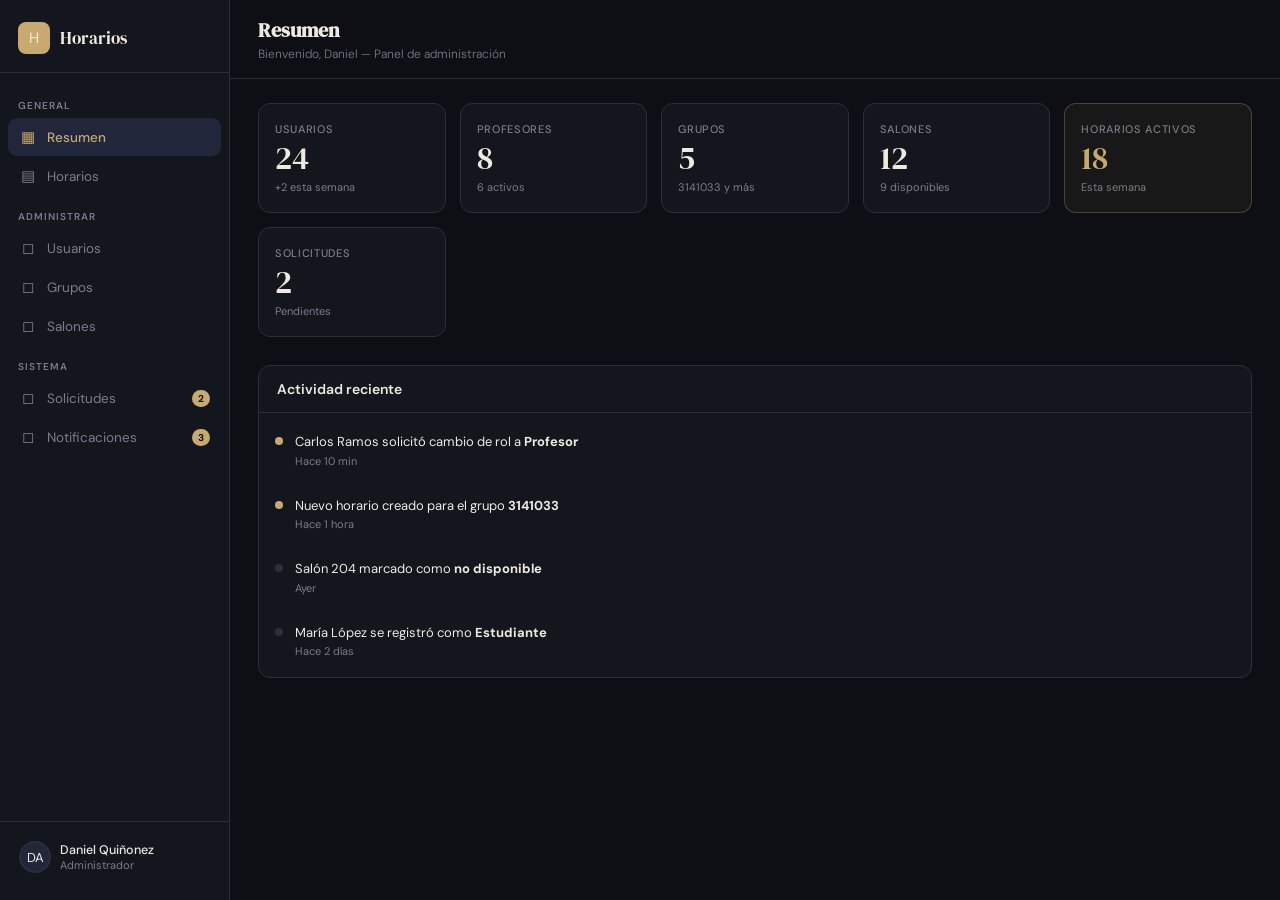
==== admin.html @ b1ae4d72 "First commit" ====
<!DOCTYPE html>
<html lang="es">

<head>
    <meta charset="UTF-8" />
    <meta name="viewport" content="width=device-width, initial-scale=1.0" />
    <title>Horarios — Admin Dashboard</title>
    <link
        href="https://fonts.googleapis.com/css2?family=DM+Serif+Display:ital@0;1&family=DM+Sans:wght@300;400;500;600&display=swap"
        rel="stylesheet" />
    <style>
        *,
        *::before,
        *::after {
            box-sizing: border-box;
            margin: 0;
            padding: 0
        }

        :root {
            --bg: #0d0f14;
            --surface: #13161d;
            --surface2: #1a1e28;
            --surface3: #21263a;
            --border: #2a2f3e;
            --accent: #c8a96e;
            --accent2: #e8c98e;
            --text: #eeeae2;
            --muted: #7a7d8a;
            --danger: #e07070;
            --success: #70c9a0;
            --sw: 230px;
            --c0: #c8a96e;
            --c1: #64a0dc;
            --c2: #78c88c;
            --c3: #c878b4;
            --c4: #dc9664;
            --c5: #a08cdc;
            --c6: #60c8c0;
            --c7: #e0b060;
        }

        html,
        body {
            height: 100%;
            overflow: hidden
        }

        body {
            display: flex;
            font-family: 'DM Sans', sans-serif;
            color: var(--text);
            background: var(--bg)
        }

        /* ── SIDEBAR ── */
        .sb {
            width: var(--sw);
            min-height: 100vh;
            background: var(--surface);
            border-right: 1px solid var(--border);
            display: flex;
            flex-direction: column;
            flex-shrink: 0
        }

        .sb-brand {
            display: flex;
            align-items: center;
            gap: 10px;
            padding: 22px 18px 18px;
            border-bottom: 1px solid var(--border)
        }

        .sb-logo {
            width: 32px;
            height: 32px;
            background: var(--accent);
            border-radius: 8px;
            display: flex;
            align-items: center;
            justify-content: center;
            font-size: 15px;
            flex-shrink: 0
        }

        .sb-name {
            font-family: 'DM Serif Display', serif;
            font-size: 17px
        }

        .sb-nav {
            flex: 1;
            padding: 12px 8px;
            display: flex;
            flex-direction: column;
            gap: 1px;
            overflow-y: auto
        }

        .sb-label {
            font-size: 10px;
            font-weight: 600;
            color: var(--muted);
            letter-spacing: .1em;
            text-transform: uppercase;
            padding: 14px 10px 5px
        }

        .ni {
            display: flex;
            align-items: center;
            gap: 10px;
            padding: 9px 11px;
            border-radius: 9px;
            cursor: pointer;
            font-size: 13.5px;
            color: var(--muted);
            border: none;
            background: transparent;
            width: 100%;
            text-align: left;
            font-family: 'DM Sans', sans-serif;
            transition: background .15s, color .15s
        }

        .ni:hover {
            background: var(--surface2);
            color: var(--text)
        }

        .ni.active {
            background: var(--surface3);
            color: var(--accent);
            font-weight: 500
        }

        .ni-ic {
            width: 18px;
            text-align: center;
            flex-shrink: 0;
            font-size: 15px
        }

        .nb {
            margin-left: auto;
            background: var(--accent);
            color: #0d0f14;
            font-size: 10px;
            font-weight: 700;
            padding: 2px 6px;
            border-radius: 20px
        }

        .sb-foot {
            padding: 10px 8px 18px;
            border-top: 1px solid var(--border)
        }

        .user-row {
            display: flex;
            align-items: center;
            gap: 9px;
            padding: 9px 11px;
            border-radius: 9px;
            cursor: pointer;
            transition: background .15s
        }

        .user-row:hover {
            background: var(--surface2)
        }

        .av {
            width: 32px;
            height: 32px;
            border-radius: 50%;
            background: var(--surface3);
            border: 2px solid var(--border);
            display: flex;
            align-items: center;
            justify-content: center;
            font-size: 13px;
            flex-shrink: 0
        }

        .u-info {
            flex: 1;
            min-width: 0
        }

        .u-name {
            font-size: 12.5px;
            font-weight: 500;
            white-space: nowrap;
            overflow: hidden;
            text-overflow: ellipsis
        }

        .u-role {
            font-size: 11px;
            color: var(--muted)
        }

        /* ── MAIN ── */
        .main {
            flex: 1;
            display: flex;
            flex-direction: column;
            overflow: hidden;
            min-width: 0
        }

        .topbar {
            display: flex;
            align-items: center;
            justify-content: space-between;
            padding: 16px 28px;
            border-bottom: 1px solid var(--border);
            background: var(--bg);
            flex-shrink: 0
        }

        .tb-left h1 {
            font-family: 'DM Serif Display', serif;
            font-size: 20px
        }

        .tb-left p {
            font-size: 12px;
            color: var(--muted);
            margin-top: 2px;
            font-weight: 300
        }

        .tb-right {
            display: flex;
            gap: 8px;
            align-items: center
        }

        .btn {
            padding: 8px 14px;
            border-radius: 8px;
            font-family: 'DM Sans', sans-serif;
            font-size: 13px;
            cursor: pointer;
            transition: all .18s;
            display: flex;
            align-items: center;
            gap: 6px;
            font-weight: 500
        }

        .btn-o {
            border: 1px solid var(--border);
            background: transparent;
            color: var(--muted)
        }

        .btn-o:hover {
            border-color: var(--accent);
            color: var(--accent)
        }

        .btn-p {
            border: none;
            background: var(--accent);
            color: #0d0f14;
            font-weight: 600
        }

        .btn-p:hover {
            background: var(--accent2)
        }

        .btn-d {
            border: none;
            background: rgba(224, 112, 112, .15);
            color: var(--danger);
            border: 1px solid rgba(224, 112, 112, .25)
        }

        .btn-d:hover {
            background: rgba(224, 112, 112, .25)
        }

        .btn-s {
            border: none;
            background: rgba(112, 201, 160, .15);
            color: var(--success);
            border: 1px solid rgba(112, 201, 160, .25)
        }

        .btn-s:hover {
            background: rgba(112, 201, 160, .25)
        }

        .btn-sm {
            padding: 5px 10px;
            font-size: 12px
        }

        .content {
            flex: 1;
            overflow-y: auto;
            padding: 24px 28px
        }

        .panel {
            display: none
        }

        .panel.active {
            display: block;
            animation: fadeIn .25s ease
        }

        @keyframes fadeIn {
            from {
                opacity: 0;
                transform: translateY(8px)
            }

            to {
                opacity: 1;
                transform: translateY(0)
            }
        }

        /* ── STAT CARDS ── */
        .stats-grid {
            display: grid;
            grid-template-columns: repeat(auto-fill, minmax(160px, 1fr));
            gap: 14px;
            margin-bottom: 28px
        }

        .stat-card {
            background: var(--surface);
            border: 1px solid var(--border);
            border-radius: 12px;
            padding: 18px 16px;
            display: flex;
            flex-direction: column;
            gap: 6px
        }

        .stat-card .label {
            font-size: 11px;
            color: var(--muted);
            font-weight: 500;
            text-transform: uppercase;
            letter-spacing: .06em
        }

        .stat-card .value {
            font-family: 'DM Serif Display', serif;
            font-size: 32px;
            line-height: 1
        }

        .stat-card .sub {
            font-size: 11px;
            color: var(--muted)
        }

        .stat-card.accent {
            border-color: rgba(200, 169, 110, .3);
            background: rgba(200, 169, 110, .06)
        }

        .stat-card.accent .value {
            color: var(--accent)
        }

        /* ── TABLES ── */
        .table-wrap {
            background: var(--surface);
            border: 1px solid var(--border);
            border-radius: 12px;
            overflow: hidden
        }

        .table-head {
            display: flex;
            align-items: center;
            justify-content: space-between;
            padding: 14px 18px;
            border-bottom: 1px solid var(--border)
        }

        .table-head h3 {
            font-size: 14px;
            font-weight: 600
        }

        table {
            width: 100%;
            border-collapse: collapse
        }

        thead th {
            padding: 11px 14px;
            font-size: 11px;
            font-weight: 600;
            color: var(--muted);
            text-transform: uppercase;
            letter-spacing: .06em;
            text-align: left;
            border-bottom: 1px solid var(--border);
            background: var(--surface)
        }

        tbody td {
            padding: 11px 14px;
            font-size: 13px;
            border-bottom: 1px solid var(--border)
        }

        tbody tr:last-child td {
            border-bottom: none
        }

        tbody tr:hover {
            background: var(--surface2)
        }

        .actions-cell {
            display: flex;
            gap: 6px;
            align-items: center
        }

        .badge {
            display: inline-flex;
            align-items: center;
            padding: 3px 9px;
            border-radius: 20px;
            font-size: 11px;
            font-weight: 600
        }

        .badge-admin {
            background: rgba(200, 169, 110, .15);
            color: var(--accent)
        }

        .badge-prof {
            background: rgba(100, 160, 220, .15);
            color: #64a0dc
        }

        .badge-est {
            background: rgba(120, 200, 140, .15);
            color: #78c88c
        }

        .badge-pend {
            background: rgba(220, 150, 80, .15);
            color: #dc9650
        }

        .badge-act {
            background: rgba(112, 201, 160, .15);
            color: var(--success)
        }

        .badge-inac {
            background: rgba(224, 112, 112, .15);
            color: var(--danger)
        }

        .badge-indu {
            background: rgba(160, 140, 220, .15);
            color: #a08cdc
        }

        /* ── SCHEDULE GRID ── */
        .sched-toolbar {
            display: flex;
            gap: 10px;
            align-items: center;
            margin-bottom: 16px;
            flex-wrap: wrap
        }

        .sched-toolbar select,
        .sched-toolbar input {
            background: var(--surface);
            border: 1px solid var(--border);
            color: var(--text);
            padding: 8px 12px;
            border-radius: 8px;
            font-family: 'DM Sans', sans-serif;
            font-size: 13px;
            outline: none
        }

        .sched-toolbar select:focus,
        .sched-toolbar input:focus {
            border-color: var(--accent)
        }

        .sched-wrap {
            overflow-x: auto;
            border: 1px solid var(--border);
            border-radius: 12px;
            background: var(--surface)
        }

        .sched-table {
            width: 100%;
            border-collapse: collapse;
            min-width: 720px
        }

        .sched-table th {
            padding: 12px 8px;
            font-size: 11px;
            font-weight: 600;
            color: var(--muted);
            text-transform: uppercase;
            letter-spacing: .05em;
            text-align: center;
            border-bottom: 1px solid var(--border)
        }

        .sched-table th:first-child {
            text-align: left;
            padding-left: 16px;
            width: 72px
        }

        .time-lbl {
            padding: 0 8px 0 16px;
            font-size: 12px;
            color: var(--muted);
            font-weight: 500;
            border-right: 1px solid var(--border);
            white-space: nowrap;
            vertical-align: middle
        }

        .sc {
            padding: 4px 5px;
            vertical-align: top;
            height: 64px;
            border-right: 1px solid var(--border);
            border-bottom: 1px solid var(--border);
            position: relative;
            cursor: pointer;
            transition: background .15s
        }

        .sc:last-child {
            border-right: none
        }

        .sc:hover .add-hint {
            opacity: 1
        }

        .add-hint {
            position: absolute;
            inset: 0;
            display: flex;
            align-items: center;
            justify-content: center;
            font-size: 18px;
            color: var(--border);
            opacity: 0;
            transition: opacity .15s;
            pointer-events: none
        }

        .blk {
            border-radius: 7px;
            padding: 6px 8px;
            height: 100%;
            display: flex;
            flex-direction: column;
            justify-content: center;
            gap: 2px;
            cursor: pointer;
            transition: filter .15s;
            position: relative;
            z-index: 1
        }

        .blk:hover {
            filter: brightness(1.2)
        }

        .blk-name {
            font-size: 11.5px;
            font-weight: 600;
            line-height: 1.3;
            white-space: nowrap;
            overflow: hidden;
            text-overflow: ellipsis
        }

        .blk-info {
            font-size: 10px;
            opacity: .75
        }

        .blk-del {
            position: absolute;
            top: 3px;
            right: 4px;
            background: rgba(0, 0, 0, .4);
            border: none;
            border-radius: 4px;
            color: #fff;
            font-size: 10px;
            cursor: pointer;
            padding: 1px 4px;
            opacity: 0;
            transition: opacity .15s
        }

        .blk:hover .blk-del {
            opacity: 1
        }

        /* ── MODAL ── */
        .overlay {
            display: none;
            position: fixed;
            inset: 0;
            background: rgba(0, 0, 0, .6);
            z-index: 100;
            align-items: center;
            justify-content: center;
            backdrop-filter: blur(3px)
        }

        .overlay.open {
            display: flex
        }

        .modal {
            background: var(--surface);
            border: 1px solid var(--border);
            border-radius: 16px;
            width: 100%;
            max-width: 480px;
            max-height: 90vh;
            overflow-y: auto;
            padding: 28px;
            animation: fadeIn .2s ease
        }

        .modal h2 {
            font-family: 'DM Serif Display', serif;
            font-size: 22px;
            margin-bottom: 4px
        }

        .modal .sub {
            font-size: 13px;
            color: var(--muted);
            margin-bottom: 22px
        }

        .field {
            display: flex;
            flex-direction: column;
            gap: 7px;
            margin-bottom: 16px
        }

        .field label {
            font-size: 11px;
            font-weight: 600;
            color: var(--muted);
            text-transform: uppercase;
            letter-spacing: .07em
        }

        .field input,
        .field select,
        .field textarea {
            background: var(--surface2);
            border: 1px solid var(--border);
            border-radius: 9px;
            padding: 11px 14px;
            font-family: 'DM Sans', sans-serif;
            font-size: 14px;
            color: var(--text);
            outline: none;
            transition: border-color .18s;
            -webkit-appearance: none;
            appearance: none
        }

        .field select {
            background-image: url("data:image/svg+xml,%3Csvg xmlns='http://www.w3.org/2000/svg' width='12' height='8'%3E%3Cpath d='M1 1l5 5 5-5' stroke='%237a7d8a' stroke-width='1.5' fill='none' stroke-linecap='round'/%3E%3C/svg%3E");
            background-repeat: no-repeat;
            background-position: right 12px center;
            padding-right: 36px
        }

        .field input:focus,
        .field select:focus,
        .field textarea:focus {
            border-color: var(--accent)
        }

        .field-row {
            display: grid;
            grid-template-columns: 1fr 1fr;
            gap: 12px
        }

        .modal-foot {
            display: flex;
            justify-content: flex-end;
            gap: 10px;
            margin-top: 22px;
            padding-top: 18px;
            border-top: 1px solid var(--border)
        }

        .color-pick {
            display: flex;
            gap: 8px;
            flex-wrap: wrap
        }

        .cp {
            width: 26px;
            height: 26px;
            border-radius: 6px;
            cursor: pointer;
            border: 2px solid transparent;
            transition: transform .15s, border-color .15s
        }

        .cp:hover {
            transform: scale(1.15)
        }

        .cp.sel {
            border-color: #fff
        }

        /* ── TEMPLATE CARDS ── */
        .tmpl-grid {
            display: grid;
            grid-template-columns: 1fr 1fr;
            gap: 14px;
            margin-bottom: 22px
        }

        .tmpl-card {
            border: 2px solid var(--border);
            border-radius: 12px;
            padding: 16px;
            cursor: pointer;
            transition: border-color .18s, background .18s
        }

        .tmpl-card:hover {
            border-color: var(--accent);
            background: rgba(200, 169, 110, .05)
        }

        .tmpl-card.sel {
            border-color: var(--accent);
            background: rgba(200, 169, 110, .08)
        }

        .tmpl-card h4 {
            font-size: 14px;
            font-weight: 600;
            margin-bottom: 4px
        }

        .tmpl-card p {
            font-size: 12px;
            color: var(--muted);
            line-height: 1.5
        }

        /* ── SCROLLBAR ── */
        ::-webkit-scrollbar {
            width: 5px;
            height: 5px
        }

        ::-webkit-scrollbar-track {
            background: transparent
        }

        ::-webkit-scrollbar-thumb {
            background: var(--border);
            border-radius: 4px
        }

        /* ── SECTION TITLE ── */
        .sec-title {
            font-family: 'DM Serif Display', serif;
            font-size: 18px;
            margin-bottom: 16px
        }

        .sec-row {
            display: flex;
            align-items: center;
            justify-content: space-between;
            margin-bottom: 16px
        }

        .sec-row h2 {
            font-family: 'DM Serif Display', serif;
            font-size: 18px
        }

        /* ── SEARCH ── */
        .search-box {
            display: flex;
            align-items: center;
            gap: 8px;
            background: var(--surface);
            border: 1px solid var(--border);
            border-radius: 8px;
            padding: 7px 12px;
            font-size: 13px;
            color: var(--muted)
        }

        .search-box input {
            background: transparent;
            border: none;
            outline: none;
            color: var(--text);
            font-family: 'DM Sans', sans-serif;
            font-size: 13px;
            width: 180px
        }

        /* ── NOTIF ITEMS ── */
        .notif-list {
            display: flex;
            flex-direction: column;
            gap: 2px
        }

        .notif-item {
            display: flex;
            gap: 12px;
            padding: 13px 16px;
            border-radius: 10px;
            transition: background .15s
        }

        .notif-item:hover {
            background: var(--surface2)
        }

        .notif-dot {
            width: 8px;
            height: 8px;
            border-radius: 50%;
            background: var(--accent);
            flex-shrink: 0;
            margin-top: 5px
        }

        .notif-dot.read {
            background: var(--border)
        }

        .notif-body {
            flex: 1
        }

        .notif-msg {
            font-size: 13px;
            line-height: 1.5
        }

        .notif-time {
            font-size: 11px;
            color: var(--muted);
            margin-top: 2px
        }

        /* ── AVAILABILITY GRID ── */
        .avail-grid {
            display: grid;
            grid-template-columns: repeat(auto-fill, minmax(180px, 1fr));
            gap: 12px
        }

        .avail-card {
            background: var(--surface);
            border: 1px solid var(--border);
            border-radius: 10px;
            padding: 14px
        }

        .avail-card h4 {
            font-size: 13px;
            font-weight: 600;
            margin-bottom: 4px
        }

        .avail-card .cap {
            font-size: 12px;
            color: var(--muted);
            margin-bottom: 10px
        }

        .avail-bar-wrap {
            background: var(--surface2);
            border-radius: 4px;
            height: 6px;
            overflow: hidden
        }

        .avail-bar {
            height: 100%;
            border-radius: 4px;
            background: var(--accent)
        }

        .avail-bar.busy {
            background: var(--danger)
        }
    </style>
</head>

<body>

    <!-- ═══════════════ SIDEBAR ═══════════════ -->
    <aside class="sb">
        <div class="sb-brand">
            <div class="sb-logo">H</div>
            <span class="sb-name">Horarios</span>
        </div>
        <nav class="sb-nav">
            <span class="sb-label">General</span>
            <button class="ni active" onclick="go('home',this)"><span class="ni-ic">▦</span> Resumen</button>
            <button class="ni" onclick="go('horario',this)"><span class="ni-ic">▤</span> Horarios</button>

            <span class="sb-label">Administrar</span>
            <button class="ni" onclick="go('usuarios',this)"><span class="ni-ic">◻</span> Usuarios</button>
            <button class="ni" onclick="go('grupos',this)"><span class="ni-ic">◻</span> Grupos</button>
            <button class="ni" onclick="go('salones',this)"><span class="ni-ic">◻</span> Salones</button>

            <span class="sb-label">Sistema</span>
            <button class="ni" onclick="go('solicitudes',this)"><span class="ni-ic">◻</span> Solicitudes<span class="nb"
                    id="sol-badge">2</span></button>
            <button class="ni" onclick="go('notificaciones',this)"><span class="ni-ic">◻</span> Notificaciones<span
                    class="nb" id="notif-badge">3</span></button>
        </nav>
        <div class="sb-foot">
            <div class="user-row">
                <div class="av">DA</div>
                <div class="u-info">
                    <div class="u-name">Daniel Quiñonez</div>
                    <div class="u-role">Administrador</div>
                </div>
            </div>
        </div>
    </aside>

    <!-- ═══════════════ MAIN ═══════════════ -->
    <div class="main">
        <div class="topbar">
            <div class="tb-left">
                <h1 id="tb-title">Resumen</h1>
                <p id="tb-sub">Bienvenido, Daniel — Panel de administración</p>
            </div>
            <div class="tb-right" id="tb-actions"></div>
        </div>

        <div class="content">

            <!-- ══ HOME ══ -->
            <div class="panel active" id="panel-home">
                <div class="stats-grid">
                    <div class="stat-card"><span class="label">Usuarios</span><span class="value">24</span><span
                            class="sub">+2 esta semana</span></div>
                    <div class="stat-card"><span class="label">Profesores</span><span class="value">8</span><span
                            class="sub">6 activos</span></div>
                    <div class="stat-card"><span class="label">Grupos</span><span class="value">5</span><span
                            class="sub">3141033 y más</span></div>
                    <div class="stat-card"><span class="label">Salones</span><span class="value">12</span><span
                            class="sub">9 disponibles</span></div>
                    <div class="stat-card accent"><span class="label">Horarios activos</span><span
                            class="value">18</span><span class="sub">Esta semana</span></div>
                    <div class="stat-card"><span class="label">Solicitudes</span><span class="value">2</span><span
                            class="sub">Pendientes</span></div>
                </div>

                <div class="table-wrap">
                    <div class="table-head">
                        <h3>Actividad reciente</h3>
                    </div>
                    <div class="notif-list" style="padding:6px 0">
                        <div class="notif-item"><span class="notif-dot"></span>
                            <div class="notif-body">
                                <div class="notif-msg">Carlos Ramos solicitó cambio de rol a <strong>Profesor</strong>
                                </div>
                                <div class="notif-time">Hace 10 min</div>
                            </div>
                        </div>
                        <div class="notif-item"><span class="notif-dot"></span>
                            <div class="notif-body">
                                <div class="notif-msg">Nuevo horario creado para el grupo <strong>3141033</strong></div>
                                <div class="notif-time">Hace 1 hora</div>
                            </div>
                        </div>
                        <div class="notif-item"><span class="notif-dot read"></span>
                            <div class="notif-body">
                                <div class="notif-msg">Salón 204 marcado como <strong>no disponible</strong></div>
                                <div class="notif-time">Ayer</div>
                            </div>
                        </div>
                        <div class="notif-item"><span class="notif-dot read"></span>
                            <div class="notif-body">
                                <div class="notif-msg">María López se registró como <strong>Estudiante</strong></div>
                                <div class="notif-time">Hace 2 días</div>
                            </div>
                        </div>
                    </div>
                </div>
            </div>

            <!-- ══ HORARIO ══ -->
            <div class="panel" id="panel-horario">
                <div class="sched-toolbar">
                    <select id="sched-grupo" onchange="renderSched()">
                        <option value="3141033">Ficha 3141033</option>
                        <option value="3141034">Ficha 3141034</option>
                        <option value="col-manana">Colegio — Mañana</option>
                        <option value="col-tarde">Colegio — Tarde</option>
                    </select>
                    <select id="sched-tmpl" onchange="applyTemplate()">
                        <option value="">Plantilla…</option>
                        <option value="sena">SENA (2 bloques × 3h)</option>
                        <option value="col-m">Colegio Mañana (6am–12pm)</option>
                        <option value="col-t">Colegio Tarde (1pm–5pm)</option>
                    </select>
                    <button class="btn btn-o" onclick="clearSched()">Limpiar</button>
                    <button class="btn btn-p" onclick="openModal('modal-bloque')">+ Agregar bloque</button>
                </div>
                <div class="sched-wrap">
                    <table class="sched-table">
                        <thead id="sched-head"></thead>
                        <tbody id="sched-body"></tbody>
                    </table>
                </div>
                <p style="font-size:12px;color:var(--muted);margin-top:10px">Haz clic en cualquier celda vacía para
                    agregar un bloque, o usa el botón. Los bloques se guardan por grupo.</p>
            </div>

            <!-- ══ USUARIOS ══ -->
            <div class="panel" id="panel-usuarios">
                <div class="sec-row">
                    <h2>Usuarios</h2>
                    <div style="display:flex;gap:8px">
                        <div class="search-box"><span>&#x2315;</span><input id="usr-search"
                                placeholder="Buscar usuario…" oninput="filterTable('usr-tbody','usr-search')" /></div>
                        <button class="btn btn-p" onclick="openModal('modal-usuario')">+ Nuevo usuario</button>
                    </div>
                </div>
                <div class="table-wrap">
                    <table>
                        <thead>
                            <tr>
                                <th>Nombre</th>
                                <th>Nickname</th>
                                <th>Correo</th>
                                <th>Rol</th>
                                <th>Estado</th>
                                <th>Acciones</th>
                            </tr>
                        </thead>
                        <tbody id="usr-tbody">
                            <tr>
                                <td>Daniel Quiñonez</td>
                                <td>daniel_q</td>
                                <td>daniel@sena.co</td>
                                <td><span class="badge badge-admin">Admin</span></td>
                                <td><span class="badge badge-act">Activo</span></td>
                                <td>
                                    <div class="actions-cell"><button class="btn btn-o btn-sm"
                                            onclick="openEdit('usuario','Daniel Quiñonez')">Editar</button><button
                                            class="btn btn-d btn-sm">Desactivar</button></div>
                                </td>
                            </tr>
                            <tr>
                                <td>Laura Martínez</td>
                                <td>laura_m</td>
                                <td>laura@sena.co</td>
                                <td><span class="badge badge-prof">Profesor</span></td>
                                <td><span class="badge badge-act">Activo</span></td>
                                <td>
                                    <div class="actions-cell"><button class="btn btn-o btn-sm"
                                            onclick="openEdit('usuario','Laura Martínez')">Editar</button><button
                                            class="btn btn-d btn-sm">Desactivar</button></div>
                                </td>
                            </tr>
                            <tr>
                                <td>Carlos Ramos</td>
                                <td>carlos_r</td>
                                <td>carlos@correo.co</td>
                                <td><span class="badge badge-est">Estudiante</span></td>
                                <td><span class="badge badge-act">Activo</span></td>
                                <td>
                                    <div class="actions-cell"><button class="btn btn-o btn-sm"
                                            onclick="openEdit('usuario','Carlos Ramos')">Editar</button><button
                                            class="btn btn-d btn-sm">Desactivar</button></div>
                                </td>
                            </tr>
                            <tr>
                                <td>Sofía Torres</td>
                                <td>sofia_t</td>
                                <td>sofia@correo.co</td>
                                <td><span class="badge badge-est">Estudiante</span></td>
                                <td><span class="badge badge-inac">Inactivo</span></td>
                                <td>
                                    <div class="actions-cell"><button class="btn btn-o btn-sm"
                                            onclick="openEdit('usuario','Sofía Torres')">Editar</button><button
                                            class="btn btn-s btn-sm">Activar</button></div>
                                </td>
                            </tr>
                        </tbody>
                    </table>
                </div>
            </div>

            <!-- ══ GRUPOS ══ -->
            <div class="panel" id="panel-grupos">
                <div class="sec-row">
                    <h2>Grupos</h2>
                    <button class="btn btn-p" onclick="openModal('modal-grupo')">+ Nuevo grupo</button>
                </div>
                <div class="table-wrap">
                    <table>
                        <thead>
                            <tr>
                                <th>Nombre</th>
                                <th>Descripción</th>
                                <th>Miembros</th>
                                <th>Profesor asignado</th>
                                <th>Acciones</th>
                            </tr>
                        </thead>
                        <tbody id="grp-tbody">
                            <tr>
                                <td><strong>3141033</strong></td>
                                <td>Programación cloud — SENA</td>
                                <td>18</td>
                                <td>Laura Martínez</td>
                                <td>
                                    <div class="actions-cell"><button class="btn btn-o btn-sm"
                                            onclick="openEdit('grupo','3141033')">Editar</button><button
                                            class="btn btn-o btn-sm">Miembros</button><button
                                            class="btn btn-d btn-sm">Eliminar</button></div>
                                </td>
                            </tr>
                            <tr>
                                <td><strong>3141034</strong></td>
                                <td>Diseño gráfico — SENA</td>
                                <td>22</td>
                                <td>Sin asignar</td>
                                <td>
                                    <div class="actions-cell"><button class="btn btn-o btn-sm"
                                            onclick="openEdit('grupo','3141034')">Editar</button><button
                                            class="btn btn-o btn-sm">Miembros</button><button
                                            class="btn btn-d btn-sm">Eliminar</button></div>
                                </td>
                            </tr>
                            <tr>
                                <td><strong>Col-Mañana</strong></td>
                                <td>Colegio jornada mañana</td>
                                <td>35</td>
                                <td>Pedro Suárez</td>
                                <td>
                                    <div class="actions-cell"><button class="btn btn-o btn-sm"
                                            onclick="openEdit('grupo','Col-Mañana')">Editar</button><button
                                            class="btn btn-o btn-sm">Miembros</button><button
                                            class="btn btn-d btn-sm">Eliminar</button></div>
                                </td>
                            </tr>
                        </tbody>
                    </table>
                </div>
            </div>

            <!-- ══ SALONES ══ -->
            <div class="panel" id="panel-salones">
                <div class="sec-row">
                    <h2>Salones</h2>
                    <button class="btn btn-p" onclick="openModal('modal-salon')">+ Nuevo salón</button>
                </div>
                <h3 style="font-size:13px;color:var(--muted);margin-bottom:14px;font-weight:400">Disponibilidad actual
                </h3>
                <div class="avail-grid" id="avail-grid"></div>
                <div style="margin-top:22px">
                    <div class="table-wrap">
                        <table>
                            <thead>
                                <tr>
                                    <th>Nombre</th>
                                    <th>Capacidad</th>
                                    <th>Estado</th>
                                    <th>Acciones</th>
                                </tr>
                            </thead>
                            <tbody id="sal-tbody">
                                <tr>
                                    <td>Sala 204</td>
                                    <td>30</td>
                                    <td><span class="badge badge-act">Disponible</span></td>
                                    <td>
                                        <div class="actions-cell"><button class="btn btn-o btn-sm"
                                                onclick="openEdit('salon','Sala 204')">Editar</button><button
                                                class="btn btn-d btn-sm">Eliminar</button></div>
                                    </td>
                                </tr>
                                <tr>
                                    <td>Lab 101</td>
                                    <td>25</td>
                                    <td><span class="badge badge-inac">Ocupado</span></td>
                                    <td>
                                        <div class="actions-cell"><button class="btn btn-o btn-sm"
                                                onclick="openEdit('salon','Lab 101')">Editar</button><button
                                                class="btn btn-d btn-sm">Eliminar</button></div>
                                    </td>
                                </tr>
                                <tr>
                                    <td>Lab 103</td>
                                    <td>25</td>
                                    <td><span class="badge badge-act">Disponible</span></td>
                                    <td>
                                        <div class="actions-cell"><button class="btn btn-o btn-sm"
                                                onclick="openEdit('salon','Lab 103')">Editar</button><button
                                                class="btn btn-d btn-sm">Eliminar</button></div>
                                    </td>
                                </tr>
                                <tr>
                                    <td>Sala 301</td>
                                    <td>40</td>
                                    <td><span class="badge badge-indu">En inducción</span></td>
                                    <td>
                                        <div class="actions-cell"><button class="btn btn-o btn-sm"
                                                onclick="openEdit('salon','Sala 301')">Editar</button><button
                                                class="btn btn-d btn-sm">Eliminar</button></div>
                                    </td>
                                </tr>
                                <tr>
                                    <td>Lab 202</td>
                                    <td>20</td>
                                    <td><span class="badge badge-act">Disponible</span></td>
                                    <td>
                                        <div class="actions-cell"><button class="btn btn-o btn-sm"
                                                onclick="openEdit('salon','Lab 202')">Editar</button><button
                                                class="btn btn-d btn-sm">Eliminar</button></div>
                                    </td>
                                </tr>
                            </tbody>
                        </table>
                    </div>
                </div>
            </div>

            <!-- ══ SOLICITUDES ══ -->
            <div class="panel" id="panel-solicitudes">
                <h2 class="sec-title">Solicitudes de Rol</h2>
                <div class="table-wrap">
                    <table>
                        <thead>
                            <tr>
                                <th>Usuario</th>
                                <th>Rol actual</th>
                                <th>Rol solicitado</th>
                                <th>Fecha</th>
                                <th>Estado</th>
                                <th>Acciones</th>
                            </tr>
                        </thead>
                        <tbody>
                            <tr>
                                <td>Carlos Ramos</td>
                                <td><span class="badge badge-est">Estudiante</span></td>
                                <td><span class="badge badge-prof">Profesor</span></td>
                                <td>2026-03-04</td>
                                <td><span class="badge badge-pend">Pendiente</span></td>
                                <td>
                                    <div class="actions-cell"><button class="btn btn-s btn-sm"
                                            onclick="approveSol(this)">Aprobar</button><button class="btn btn-d btn-sm"
                                            onclick="rejectSol(this)">Rechazar</button></div>
                                </td>
                            </tr>
                            <tr>
                                <td>Ana Jiménez</td>
                                <td><span class="badge badge-est">Estudiante</span></td>
                                <td><span class="badge badge-admin">Admin</span></td>
                                <td>2026-03-03</td>
                                <td><span class="badge badge-pend">Pendiente</span></td>
                                <td>
                                    <div class="actions-cell"><button class="btn btn-s btn-sm"
                                            onclick="approveSol(this)">Aprobar</button><button class="btn btn-d btn-sm"
                                            onclick="rejectSol(this)">Rechazar</button></div>
                                </td>
                            </tr>
                        </tbody>
                    </table>
                </div>
            </div>

            <!-- ══ NOTIFICACIONES ══ -->
            <div class="panel" id="panel-notificaciones">
                <div class="sec-row">
                    <h2>Notificaciones</h2>
                    <button class="btn btn-o" onclick="markAllRead()">Marcar todas leídas</button>
                </div>
                <div class="table-wrap">
                    <div class="notif-list" id="notif-list" style="padding:6px 0">
                        <div class="notif-item"><span class="notif-dot"></span>
                            <div class="notif-body">
                                <div class="notif-msg">Carlos Ramos solicitó cambio de rol a <strong>Profesor</strong>
                                </div>
                                <div class="notif-time">Hace 10 min</div>
                            </div>
                        </div>
                        <div class="notif-item"><span class="notif-dot"></span>
                            <div class="notif-body">
                                <div class="notif-msg">Nuevo horario creado para <strong>3141033</strong></div>
                                <div class="notif-time">Hace 1 hora</div>
                            </div>
                        </div>
                        <div class="notif-item"><span class="notif-dot"></span>
                            <div class="notif-body">
                                <div class="notif-msg">Conflicto detectado: Laura M. asignada en 2 salones a las 08:00
                                </div>
                                <div class="notif-time">Hace 2 horas</div>
                            </div>
                        </div>
                        <div class="notif-item"><span class="notif-dot read"></span>
                            <div class="notif-body">
                                <div class="notif-msg">Salón 204 marcado como no disponible</div>
                                <div class="notif-time">Ayer</div>
                            </div>
                        </div>
                    </div>
                </div>
            </div>

        </div><!-- /content -->
    </div><!-- /main -->

    <!-- ═══════════════ MODALS ═══════════════ -->

    <!-- MODAL: Bloque de horario -->
    <div class="overlay" id="modal-bloque">
        <div class="modal">
            <h2 id="bloque-modal-title">Agregar bloque</h2>
            <p class="sub">Completa los datos del bloque de clase</p>
            <div class="field"><label>Materia / Nombre</label><input id="blk-nombre" placeholder="Ej: Bases de Datos" />
            </div>
            <div class="field-row">
                <div class="field"><label>Día</label>
                    <select id="blk-dia">
                        <option value="lunes">Lunes</option>
                        <option value="martes">Martes</option>
                        <option value="miercoles">Miércoles</option>
                        <option value="jueves">Jueves</option>
                        <option value="viernes">Viernes</option>
                        <option value="sabado">Sábado</option>
                    </select>
                </div>
                <div class="field"><label>Salón</label>
                    <select id="blk-salon">
                        <option>Sala 204</option>
                        <option>Lab 101</option>
                        <option>Lab 103</option>
                        <option>Sala 301</option>
                        <option>Lab 202</option>
                    </select>
                </div>
            </div>
            <div class="field-row">
                <div class="field"><label>Hora inicio</label><input type="time" id="blk-inicio" value="07:00" /></div>
                <div class="field"><label>Hora fin</label><input type="time" id="blk-fin" value="10:00" /></div>
            </div>
            <div class="field"><label>Profesor</label>
                <select id="blk-prof">
                    <option>Laura Martínez</option>
                    <option>Pedro Suárez</option>
                    <option>Ana Jiménez</option>
                    <option>Sin asignar</option>
                </select>
            </div>
            <div class="field"><label>Color del bloque</label>
                <div class="color-pick" id="color-pick">
                    <div class="cp sel" style="background:var(--c0)" data-c="c0" onclick="selectColor(this)"></div>
                    <div class="cp" style="background:var(--c1)" data-c="c1" onclick="selectColor(this)"></div>
                    <div class="cp" style="background:var(--c2)" data-c="c2" onclick="selectColor(this)"></div>
                    <div class="cp" style="background:var(--c3)" data-c="c3" onclick="selectColor(this)"></div>
                    <div class="cp" style="background:var(--c4)" data-c="c4" onclick="selectColor(this)"></div>
                    <div class="cp" style="background:var(--c5)" data-c="c5" onclick="selectColor(this)"></div>
                    <div class="cp" style="background:var(--c6)" data-c="c6" onclick="selectColor(this)"></div>
                    <div class="cp" style="background:var(--c7)" data-c="c7" onclick="selectColor(this)"></div>
                </div>
            </div>
            <div class="modal-foot">
                <button class="btn btn-o" onclick="closeModal('modal-bloque')">Cancelar</button>
                <button class="btn btn-p" onclick="addBlock()">Guardar bloque</button>
            </div>
        </div>
    </div>

    <!-- MODAL: Usuario -->
    <div class="overlay" id="modal-usuario">
        <div class="modal">
            <h2 id="usr-modal-title">Nuevo usuario</h2>
            <p class="sub">Completa los datos del usuario</p>
            <div class="field-row">
                <div class="field"><label>Nombre</label><input id="usr-nombre" placeholder="Juan" /></div>
                <div class="field"><label>Apellido</label><input id="usr-apellido" placeholder="Pérez" /></div>
            </div>
            <div class="field"><label>Nickname</label><input id="usr-nick" placeholder="juan_perez" /></div>
            <div class="field"><label>Correo</label><input type="email" id="usr-correo" placeholder="juan@correo.co" />
            </div>
            <div class="field"><label>Rol</label>
                <select id="usr-rol">
                    <option value="3">Estudiante</option>
                    <option value="2">Profesor</option>
                    <option value="1">Administrador</option>
                </select>
            </div>
            <div class="field"><label>Contraseña</label><input type="password" id="usr-pass" placeholder="••••••••" />
            </div>
            <div class="modal-foot">
                <button class="btn btn-o" onclick="closeModal('modal-usuario')">Cancelar</button>
                <button class="btn btn-p" onclick="saveUsuario()">Guardar</button>
            </div>
        </div>
    </div>

    <!-- MODAL: Grupo -->
    <div class="overlay" id="modal-grupo">
        <div class="modal">
            <h2 id="grp-modal-title">Nuevo grupo</h2>
            <p class="sub">Define el nombre y descripción del grupo</p>
            <div class="field"><label>Nombre del grupo</label><input id="grp-nombre" placeholder="Ej: 3141033" /></div>
            <div class="field"><label>Descripción</label><textarea id="grp-desc" rows="3"
                    placeholder="Descripción del grupo…"></textarea></div>
            <div class="field"><label>Profesor asignado</label>
                <select id="grp-prof">
                    <option value="">Sin asignar</option>
                    <option>Laura Martínez</option>
                    <option>Pedro Suárez</option>
                    <option>Ana Jiménez</option>
                </select>
            </div>
            <div class="modal-foot">
                <button class="btn btn-o" onclick="closeModal('modal-grupo')">Cancelar</button>
                <button class="btn btn-p" onclick="saveGrupo()">Guardar</button>
            </div>
        </div>
    </div>

    <!-- MODAL: Salón -->
    <div class="overlay" id="modal-salon">
        <div class="modal">
            <h2 id="sal-modal-title">Nuevo salón</h2>
            <p class="sub">Registra el salón y su capacidad</p>
            <div class="field"><label>Nombre del salón</label><input id="sal-nombre" placeholder="Ej: Lab 104" /></div>
            <div class="field"><label>Capacidad</label><input type="number" id="sal-cap" placeholder="30" min="1" />
            </div>
            <div class="modal-foot">
                <button class="btn btn-o" onclick="closeModal('modal-salon')">Cancelar</button>
                <button class="btn btn-p" onclick="saveSalon()">Guardar</button>
            </div>
        </div>
    </div>

    <script>
        const COLORS = {
            c0: '#c8a96e', c1: '#64a0dc', c2: '#78c88c', c3: '#c878b4',
            c4: '#dc9664', c5: '#a08cdc', c6: '#60c8c0', c7: '#e0b060'
        };

        // bloques por grupo: { grupoId: [ {dia, hora_inicio, hora_fin, nombre, salon, profesor, color} ] }
        const schedData = {
            '3141033': [
                { dia: 'lunes', hora_inicio: '07:00', hora_fin: '10:00', nombre: 'Bases de Datos', salon: 'Sala 204', profesor: 'Laura Martínez', color: 'c0' },
                { dia: 'lunes', hora_inicio: '10:00', hora_fin: '13:00', nombre: 'Redes', salon: 'Lab 101', profesor: 'Pedro Suárez', color: 'c1' },
                { dia: 'martes', hora_inicio: '07:00', hora_fin: '10:00', nombre: 'Programación Web', salon: 'Lab 103', profesor: 'Laura Martínez', color: 'c2' },
                { dia: 'miercoles', hora_inicio: '07:00', hora_fin: '10:00', nombre: 'Cloud Computing', salon: 'Lab 202', profesor: 'Laura Martínez', color: 'c4' },
                { dia: 'jueves', hora_inicio: '07:00', hora_fin: '10:00', nombre: 'Seguridad Informática', salon: 'Sala 301', profesor: 'Ana Jiménez', color: 'c5' },
                { dia: 'viernes', hora_inicio: '07:00', hora_fin: '10:00', nombre: 'Proyecto Integrador', salon: 'Sala 204', profesor: 'Laura Martínez', color: 'c6' },
            ],
            '3141034': [],
            'col-manana': [],
            'col-tarde': []
        };

        let selectedColor = 'c0';
        let editingBlock = null; // { grupoId, index }
        let clickedCell = null;  // { dia, hora }

        /* ══════════════════════════════════
           NAVEGACIÓN
        ══════════════════════════════════ */
        const panelMeta = {
            home: { title: 'Resumen', sub: 'Panel de administración' },
            horario: { title: 'Gestión de Horarios', sub: 'Crea y edita bloques por grupo' },
            usuarios: { title: 'Usuarios', sub: 'Gestiona cuentas y roles' },
            grupos: { title: 'Grupos', sub: 'Organiza grupos y asignaciones' },
            salones: { title: 'Salones', sub: 'Administra aulas y disponibilidad' },
            solicitudes: { title: 'Solicitudes de Rol', sub: 'Aprueba o rechaza cambios de rol' },
            notificaciones: { title: 'Notificaciones', sub: 'Mensajes del sistema' },
        };

        function go(name, btn) {
            document.querySelectorAll('.panel').forEach(p => p.classList.remove('active'));
            document.querySelectorAll('.ni').forEach(n => n.classList.remove('active'));
            document.getElementById('panel-' + name).classList.add('active');
            if (btn) btn.classList.add('active');
            const m = panelMeta[name] || { title: name, sub: '' };
            document.getElementById('tb-title').textContent = m.title;
            document.getElementById('tb-sub').textContent = m.sub;
            if (name === 'notificaciones') { const b = document.getElementById('notif-badge'); if (b) b.remove(); }
            if (name === 'horario') renderSched();
        }

        /* ══════════════════════════════════
           HORARIO — RENDER
        ══════════════════════════════════ */
        const DIAS = ['lunes', 'martes', 'miercoles', 'jueves', 'viernes', 'sabado'];
        const DIAS_LABEL = ['Lunes', 'Martes', 'Miércoles', 'Jueves', 'Viernes', 'Sábado'];

        function currentGrupo() { return document.getElementById('sched-grupo').value; }

        function horaRange() {
            const g = currentGrupo();
            if (g === 'col-manana') return [6, 12];
            if (g === 'col-tarde') return [13, 17];
            return [6, 20]; // SENA / default
        }

        function buildHoras() {
            const [s, e] = horaRange();
            const arr = [];
            for (let h = s; h < e; h++) arr.push(String(h).padStart(2, '0') + ':00');
            return arr;
        }

        function getBlocks(dia, hora) {
            const g = currentGrupo();
            return (schedData[g] || []).filter(b => b.dia === dia && b.hora_inicio === hora);
        }

        function renderSched() {
            const horas = buildHoras();
            const head = document.getElementById('sched-head');
            const body = document.getElementById('sched-body');

            // head
            head.innerHTML = '<tr><th>Hora</th>'
                + DIAS_LABEL.map(d => `<th>${d}</th>`).join('') + '</tr>';

            // occupied map for rowspan
            const occ = {};
            body.innerHTML = '';

            horas.forEach(hora => {
                const tr = document.createElement('tr');
                // time cell
                const td0 = document.createElement('td');
                td0.className = 'time-lbl'; td0.textContent = hora;
                tr.appendChild(td0);

                DIAS.forEach(dia => {
                    const key = `${dia}-${hora}`;
                    if (occ[key]) { return; }

                    const blocks = getBlocks(dia, hora);
                    const td = document.createElement('td');
                    td.className = 'sc';

                    if (blocks.length) {
                        const b = blocks[0];
                        const [sh] = b.hora_inicio.split(':').map(Number);
                        const [eh] = b.hora_fin.split(':').map(Number);
                        const span = eh - sh;
                        if (span > 1) {
                            td.rowSpan = span;
                            for (let i = 1; i < span; i++) occ[`${dia}-${String(sh + i).padStart(2, '0')}:00`] = true;
                        }
                        const col = COLORS[b.color] || COLORS.c0;
                        const colA = col + '28'; // 16% opacity bg
                        const idx = (schedData[currentGrupo()] || []).indexOf(b);

                        td.innerHTML = `
          <div class="blk" style="background:${colA};border-left:3px solid ${col};color:${col}"
               onclick="editBlock(${idx})">
            <span class="class-name blk-name">${b.nombre}</span>
            <span class="blk-info">📍 ${b.salon} · ${b.hora_inicio}–${b.hora_fin}</span>
            <span class="blk-info">${b.profesor}</span>
            <button class="blk-del" onclick="deleteBlock(event,${idx})">✕</button>
          </div>`;
                    } else {
                        td.innerHTML = `<span class="add-hint">+</span>`;
                        td.onclick = () => { clickedCell = { dia, hora }; openModal('modal-bloque', true); };
                    }
                    tr.appendChild(td);
                });
                body.appendChild(tr);
            });
        }

        /* ══════════════════════════════════
           BLOQUES — CRUD
        ══════════════════════════════════ */
        function addBlock() {
            const nombre = document.getElementById('blk-nombre').value.trim();
            const dia = document.getElementById('blk-dia').value;
            const salon = document.getElementById('blk-salon').value;
            const inicio = document.getElementById('blk-inicio').value;
            const fin = document.getElementById('blk-fin').value;
            const profesor = document.getElementById('blk-prof').value;

            if (!nombre || !inicio || !fin) { alert('Completa todos los campos.'); return; }
            if (inicio >= fin) { alert('La hora de inicio debe ser antes de la hora fin.'); return; }

            const g = currentGrupo();
            if (!schedData[g]) schedData[g] = [];

            if (editingBlock !== null) {
                schedData[g][editingBlock] = { dia, hora_inicio: inicio, hora_fin: fin, nombre, salon, profesor, color: selectedColor };
                editingBlock = null;
            } else {
                schedData[g].push({ dia, hora_inicio: inicio, hora_fin: fin, nombre, salon, profesor, color: selectedColor });
            }

            closeModal('modal-bloque');
            renderSched();
            // TODO: POST /api/horarios con el payload
        }

        function editBlock(idx) {
            const g = currentGrupo();
            const b = schedData[g][idx];
            editingBlock = idx;
            document.getElementById('bloque-modal-title').textContent = 'Editar bloque';
            document.getElementById('blk-nombre').value = b.nombre;
            document.getElementById('blk-dia').value = b.dia;
            document.getElementById('blk-salon').value = b.salon;
            document.getElementById('blk-inicio').value = b.hora_inicio;
            document.getElementById('blk-fin').value = b.hora_fin;
            document.getElementById('blk-prof').value = b.profesor;
            selectedColor = b.color || 'c0';
            document.querySelectorAll('.cp').forEach(c => c.classList.toggle('sel', c.dataset.c === selectedColor));
            openModal('modal-bloque');
        }

        function deleteBlock(e, idx) {
            e.stopPropagation();
            if (!confirm('¿Eliminar este bloque?')) return;
            schedData[currentGrupo()].splice(idx, 1);
            renderSched();
            // TODO: DELETE /api/horarios/:id
        }

        function clearSched() {
            if (!confirm('¿Limpiar todo el horario de este grupo?')) return;
            schedData[currentGrupo()] = [];
            renderSched();
        }

        /* ══════════════════════════════════
           PLANTILLAS
        ══════════════════════════════════ */
        function applyTemplate() {
            const tmpl = document.getElementById('sched-tmpl').value;
            if (!tmpl) return;
            const g = currentGrupo();
            const dias5 = ['lunes', 'martes', 'miercoles', 'jueves', 'viernes'];
            const materias = ['Matemáticas', 'Español', 'Ciencias', 'Historia', 'Educación Física', 'Inglés'];
            const colores = ['c0', 'c1', 'c2', 'c3', 'c4', 'c5'];

            if (!confirm('¿Aplicar la plantilla? Esto reemplazará el horario actual.')) {
                document.getElementById('sched-tmpl').value = ''; return;
            }

            schedData[g] = [];

            if (tmpl === 'sena') {
                // 2 bloques de 3h por día
                dias5.forEach((dia, di) => {
                    schedData[g].push({ dia, hora_inicio: '07:00', hora_fin: '10:00', nombre: materias[di % materias.length] + ' I', salon: 'Sala 204', profesor: 'Sin asignar', color: colores[di % colores.length] });
                    schedData[g].push({ dia, hora_inicio: '10:00', hora_fin: '13:00', nombre: materias[(di + 1) % materias.length] + ' II', salon: 'Lab 101', profesor: 'Sin asignar', color: colores[(di + 1) % colores.length] });
                });
            } else if (tmpl === 'col-m') {
                // Colegio mañana 6-12 → 6 horas, 6 materias
                dias5.forEach((dia, di) => {
                    for (let h = 0; h < 6; h++) {
                        const hs = String(6 + h).padStart(2, '0') + ':00';
                        const he = String(7 + h).padStart(2, '0') + ':00';
                        schedData[g].push({ dia, hora_inicio: hs, hora_fin: he, nombre: materias[(di + h) % materias.length], salon: 'Sala 204', profesor: 'Sin asignar', color: colores[h % colores.length] });
                    }
                });
            } else if (tmpl === 'col-t') {
                dias5.forEach((dia, di) => {
                    for (let h = 0; h < 4; h++) {
                        const hs = String(13 + h).padStart(2, '0') + ':00';
                        const he = String(14 + h).padStart(2, '0') + ':00';
                        schedData[g].push({ dia, hora_inicio: hs, hora_fin: he, nombre: materias[(di + h) % materias.length], salon: 'Sala 301', profesor: 'Sin asignar', color: colores[h % colores.length] });
                    }
                });
            }

            document.getElementById('sched-tmpl').value = '';
            renderSched();
        }

        /* ══════════════════════════════════
           MODALS
        ══════════════════════════════════ */
        function openModal(id, fromCell) {
            if (!fromCell) { editingBlock = null; document.getElementById('bloque-modal-title').textContent = 'Agregar bloque'; }
            if (fromCell && clickedCell) {
                document.getElementById('blk-dia').value = clickedCell.dia;
                document.getElementById('blk-inicio').value = clickedCell.hora;
                const [h] = clickedCell.hora.split(':').map(Number);
                document.getElementById('blk-fin').value = String(h + 1).padStart(2, '0') + ':00';
            }
            document.getElementById(id).classList.add('open');
        }

        function closeModal(id) {
            document.getElementById(id).classList.remove('open');
            clickedCell = null;
        }

        // cerrar al hacer clic fuera
        document.querySelectorAll('.overlay').forEach(o => {
            o.addEventListener('click', e => { if (e.target === o) o.classList.remove('open'); });
        });

        function selectColor(el) {
            document.querySelectorAll('.cp').forEach(c => c.classList.remove('sel'));
            el.classList.add('sel');
            selectedColor = el.dataset.c;
        }

        /* ══════════════════════════════════
           GUARDAR (placeholder — conectar backend)
        ══════════════════════════════════ */
        function saveUsuario() {
            const n = document.getElementById('usr-nombre').value.trim();
            const a = document.getElementById('usr-apellido').value.trim();
            if (!n || !a) { alert('Completa los campos requeridos.'); return; }
            const rolVal = document.getElementById('usr-rol').value;
            const rolMap = { '1': 'Admin', '2': 'Profesor', '3': 'Estudiante' };
            const badgeMap = { '1': 'badge-admin', '2': 'badge-prof', '3': 'badge-est' };
            const tbody = document.getElementById('usr-tbody');
            const tr = document.createElement('tr');
            tr.innerHTML = `<td>${n} ${a}</td><td>${document.getElementById('usr-nick').value}</td><td>${document.getElementById('usr-correo').value}</td>
    <td><span class="badge ${badgeMap[rolVal]}">${rolMap[rolVal]}</span></td>
    <td><span class="badge badge-act">Activo</span></td>
    <td><div class="actions-cell"><button class="btn btn-o btn-sm">Editar</button><button class="btn btn-d btn-sm">Desactivar</button></div></td>`;
            tbody.appendChild(tr);
            closeModal('modal-usuario');
            // TODO: POST /api/usuarios
        }

        function saveGrupo() {
            const n = document.getElementById('grp-nombre').value.trim();
            if (!n) { alert('El nombre es requerido.'); return; }
            const tbody = document.getElementById('grp-tbody');
            const tr = document.createElement('tr');
            tr.innerHTML = `<td><strong>${n}</strong></td><td>${document.getElementById('grp-desc').value}</td><td>0</td>
    <td>${document.getElementById('grp-prof').value || 'Sin asignar'}</td>
    <td><div class="actions-cell"><button class="btn btn-o btn-sm">Editar</button><button class="btn btn-o btn-sm">Miembros</button><button class="btn btn-d btn-sm">Eliminar</button></div></td>`;
            tbody.appendChild(tr);
            if (!schedData[n]) schedData[n] = [];
            closeModal('modal-grupo');
        }

        function saveSalon() {
            const n = document.getElementById('sal-nombre').value.trim();
            const c = document.getElementById('sal-cap').value;
            if (!n || !c) { alert('Completa todos los campos.'); return; }
            const tbody = document.getElementById('sal-tbody');
            const tr = document.createElement('tr');
            tr.innerHTML = `<td>${n}</td><td>${c}</td><td><span class="badge badge-act">Disponible</span></td>
    <td><div class="actions-cell"><button class="btn btn-o btn-sm">Editar</button><button class="btn btn-d btn-sm">Eliminar</button></div></td>`;
            tbody.appendChild(tr);
            renderAvail();
            closeModal('modal-salon');
        }

        function openEdit(type, name) { alert(`TODO: abrir editor de ${type}: ${name}\nConecta el backend para cargar los datos del registro.`); }

        /* ══════════════════════════════════
           SOLICITUDES
        ══════════════════════════════════ */
        function approveSol(btn) {
            const tr = btn.closest('tr');
            tr.querySelector('td:nth-child(5)').innerHTML = '<span class="badge badge-act">Aprobado</span>';
            tr.querySelector('.actions-cell').innerHTML = '';
            const b = document.getElementById('sol-badge');
            if (b) { const n = parseInt(b.textContent) - 1; if (n <= 0) b.remove(); else b.textContent = n; }
        }
        function rejectSol(btn) {
            const tr = btn.closest('tr');
            tr.querySelector('td:nth-child(5)').innerHTML = '<span class="badge badge-inac">Rechazado</span>';
            tr.querySelector('.actions-cell').innerHTML = '';
            const b = document.getElementById('sol-badge');
            if (b) { const n = parseInt(b.textContent) - 1; if (n <= 0) b.remove(); else b.textContent = n; }
        }

        /* ══════════════════════════════════
           NOTIFICACIONES
        ══════════════════════════════════ */
        function markAllRead() {
            document.querySelectorAll('.notif-dot').forEach(d => d.classList.add('read'));
        }

        /* ══════════════════════════════════
           BÚSQUEDA EN TABLA
        ══════════════════════════════════ */
        function filterTable(tbodyId, inputId) {
            const q = document.getElementById(inputId).value.toLowerCase();
            document.querySelectorAll('#' + tbodyId + ' tr').forEach(tr => {
                tr.style.display = tr.textContent.toLowerCase().includes(q) ? '' : 'none';
            });
        }

        /* ══════════════════════════════════
           DISPONIBILIDAD SALONES
        ══════════════════════════════════ */
        const salonesData = [
            { nombre: 'Sala 204', cap: 30, occ: 18 },
            { nombre: 'Lab 101', cap: 25, occ: 25 },
            { nombre: 'Lab 103', cap: 25, occ: 5 },
            { nombre: 'Sala 301', cap: 40, occ: 30 },
            { nombre: 'Lab 202', cap: 20, occ: 0 },
        ];

        function renderAvail() {
            const g = document.getElementById('avail-grid');
            g.innerHTML = salonesData.map(s => {
                const pct = Math.round(s.occ / s.cap * 100);
                const busy = pct >= 100;
                return `<div class="avail-card">
      <h4>${s.nombre}</h4>
      <div class="cap">${s.occ}/${s.cap} lugares · ${pct}%</div>
      <div class="avail-bar-wrap"><div class="avail-bar${busy ? ' busy' : ''}" style="width:${Math.min(pct, 100)}%"></div></div>
    </div>`;
            }).join('');
        }

        /* ══════════════════════════════════
           INIT
        ══════════════════════════════════ */
        renderAvail();

        const cargarActividad = async () => {
            const listaActividad = document.querySelector('.activity-list');

            try {
                const resp = await fetch('api/v1/admin/actividad.php');
                const data = await resp.json();

                // 1. Limpiamos la lista
                listaActividad.innerHTML = '';

                // 2. CORRECCIÓN: El chequeo de datos debe ir AQUÍ
                if (!data || data.length === 0) {
                    listaActividad.innerHTML = '<p style="color: #666; padding: 10px;">No hay actividad reciente.</p>';
                    return;
                }

                // 3. Renderizamos los items
                data.forEach(item => {
                    const html = `
                <div class="activity-item">
                    <div class="activity-dot"></div>
                    <div class="activity-content">
                        <p><strong>${item.nombre}</strong> solicitó cambio de rol a <strong>${item.nombre_rol}</strong></p>
                        <small>Estado: ${item.estado}</small>
                    </div>
                </div>
            `;
                    listaActividad.insertAdjacentHTML('beforeend', html);
                });

            } catch (err) {
                console.error("Error al cargar actividad:", err);
            }
        };

        // Listener limpio
        document.addEventListener('DOMContentLoaded', () => {
            cargarEstadisticas();
            cargarActividad();
        });
    </script>
</body>

</html>
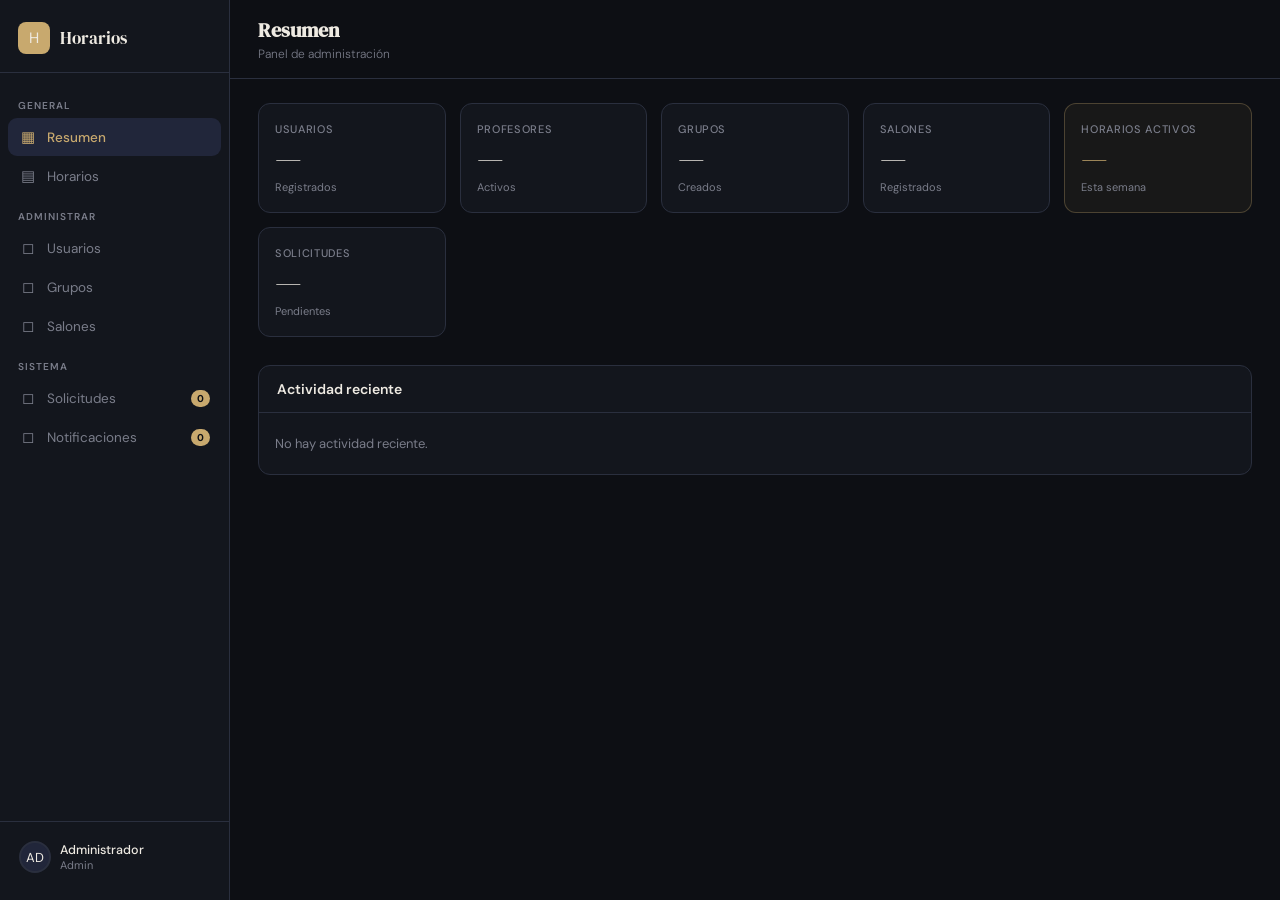
==== commit 80f7ad3e: "New admin panel" ====
--- a/admin.html
+++ b/admin.html
@@ -37,7 +37,7 @@
             --c4: #dc9664;
             --c5: #a08cdc;
             --c6: #60c8c0;
-            --c7: #e0b060;
+            --c7: #e0b060
         }
 
         html,
@@ -53,7 +53,7 @@
             background: var(--bg)
         }
 
-        /* ── SIDEBAR ── */
+        /* SIDEBAR */
         .sb {
             width: var(--sw);
             min-height: 100vh;
@@ -202,7 +202,7 @@
             color: var(--muted)
         }
 
-        /* ── MAIN ── */
+        /* MAIN */
         .main {
             flex: 1;
             display: flex;
@@ -275,10 +275,9 @@
         }
 
         .btn-d {
-            border: none;
+            border: 1px solid rgba(224, 112, 112, .25);
             background: rgba(224, 112, 112, .15);
-            color: var(--danger);
-            border: 1px solid rgba(224, 112, 112, .25)
+            color: var(--danger)
         }
 
         .btn-d:hover {
@@ -286,10 +285,9 @@
         }
 
         .btn-s {
-            border: none;
+            border: 1px solid rgba(112, 201, 160, .25);
             background: rgba(112, 201, 160, .15);
-            color: var(--success);
-            border: 1px solid rgba(112, 201, 160, .25)
+            color: var(--success)
         }
 
         .btn-s:hover {
@@ -328,7 +326,7 @@
             }
         }
 
-        /* ── STAT CARDS ── */
+        /* STATS */
         .stats-grid {
             display: grid;
             grid-template-columns: repeat(auto-fill, minmax(160px, 1fr));
@@ -374,7 +372,7 @@
             color: var(--accent)
         }
 
-        /* ── TABLES ── */
+        /* TABLES */
         .table-wrap {
             background: var(--surface);
             border: 1px solid var(--border);
@@ -476,7 +474,7 @@
             color: #a08cdc
         }
 
-        /* ── SCHEDULE GRID ── */
+        /* SCHEDULE */
         .sched-toolbar {
             display: flex;
             gap: 10px;
@@ -625,7 +623,36 @@
             opacity: 1
         }
 
-        /* ── MODAL ── */
+        /* EMPTY STATES */
+        .empty-state {
+            display: flex;
+            flex-direction: column;
+            align-items: center;
+            justify-content: center;
+            padding: 80px 20px;
+            gap: 14px;
+            color: var(--muted);
+            text-align: center
+        }
+
+        .empty-state .icon {
+            font-size: 48px;
+            opacity: .3
+        }
+
+        .empty-state h3 {
+            font-size: 16px;
+            color: var(--text);
+            font-family: 'DM Serif Display', serif
+        }
+
+        .empty-state p {
+            font-size: 13px;
+            max-width: 320px;
+            line-height: 1.6
+        }
+
+        /* MODAL */
         .overlay {
             display: none;
             position: fixed;
@@ -715,6 +742,12 @@
             gap: 12px
         }
 
+        .field-hint {
+            font-size: 11px;
+            color: var(--muted);
+            margin-top: -4px
+        }
+
         .modal-foot {
             display: flex;
             justify-content: flex-end;
@@ -747,45 +780,7 @@
             border-color: #fff
         }
 
-        /* ── TEMPLATE CARDS ── */
-        .tmpl-grid {
-            display: grid;
-            grid-template-columns: 1fr 1fr;
-            gap: 14px;
-            margin-bottom: 22px
-        }
-
-        .tmpl-card {
-            border: 2px solid var(--border);
-            border-radius: 12px;
-            padding: 16px;
-            cursor: pointer;
-            transition: border-color .18s, background .18s
-        }
-
-        .tmpl-card:hover {
-            border-color: var(--accent);
-            background: rgba(200, 169, 110, .05)
-        }
-
-        .tmpl-card.sel {
-            border-color: var(--accent);
-            background: rgba(200, 169, 110, .08)
-        }
-
-        .tmpl-card h4 {
-            font-size: 14px;
-            font-weight: 600;
-            margin-bottom: 4px
-        }
-
-        .tmpl-card p {
-            font-size: 12px;
-            color: var(--muted);
-            line-height: 1.5
-        }
-
-        /* ── SCROLLBAR ── */
+        /* MISC */
         ::-webkit-scrollbar {
             width: 5px;
             height: 5px
@@ -800,7 +795,6 @@
             border-radius: 4px
         }
 
-        /* ── SECTION TITLE ── */
         .sec-title {
             font-family: 'DM Serif Display', serif;
             font-size: 18px;
@@ -819,7 +813,6 @@
             font-size: 18px
         }
 
-        /* ── SEARCH ── */
         .search-box {
             display: flex;
             align-items: center;
@@ -842,7 +835,6 @@
             width: 180px
         }
 
-        /* ── NOTIF ITEMS ── */
         .notif-list {
             display: flex;
             flex-direction: column;
@@ -889,7 +881,6 @@
             margin-top: 2px
         }
 
-        /* ── AVAILABILITY GRID ── */
         .avail-grid {
             display: grid;
             grid-template-columns: repeat(auto-fill, minmax(180px, 1fr));
@@ -936,7 +927,7 @@
 
 <body>
 
-    <!-- ═══════════════ SIDEBAR ═══════════════ -->
+    <!-- SIDEBAR -->
     <aside class="sb">
         <div class="sb-brand">
             <div class="sb-logo">H</div>
@@ -946,127 +937,101 @@
             <span class="sb-label">General</span>
             <button class="ni active" onclick="go('home',this)"><span class="ni-ic">▦</span> Resumen</button>
             <button class="ni" onclick="go('horario',this)"><span class="ni-ic">▤</span> Horarios</button>
-
             <span class="sb-label">Administrar</span>
             <button class="ni" onclick="go('usuarios',this)"><span class="ni-ic">◻</span> Usuarios</button>
             <button class="ni" onclick="go('grupos',this)"><span class="ni-ic">◻</span> Grupos</button>
             <button class="ni" onclick="go('salones',this)"><span class="ni-ic">◻</span> Salones</button>
-
             <span class="sb-label">Sistema</span>
             <button class="ni" onclick="go('solicitudes',this)"><span class="ni-ic">◻</span> Solicitudes<span class="nb"
-                    id="sol-badge">2</span></button>
+                    id="sol-badge">0</span></button>
             <button class="ni" onclick="go('notificaciones',this)"><span class="ni-ic">◻</span> Notificaciones<span
-                    class="nb" id="notif-badge">3</span></button>
+                    class="nb" id="notif-badge">0</span></button>
         </nav>
         <div class="sb-foot">
             <div class="user-row">
-                <div class="av">DA</div>
+                <div class="av">AD</div>
                 <div class="u-info">
-                    <div class="u-name">Daniel Quiñonez</div>
-                    <div class="u-role">Administrador</div>
+                    <div class="u-name">Administrador</div>
+                    <div class="u-role">Admin</div>
                 </div>
             </div>
         </div>
     </aside>
 
-    <!-- ═══════════════ MAIN ═══════════════ -->
+    <!-- MAIN -->
     <div class="main">
         <div class="topbar">
             <div class="tb-left">
                 <h1 id="tb-title">Resumen</h1>
-                <p id="tb-sub">Bienvenido, Daniel — Panel de administración</p>
+                <p id="tb-sub">Panel de administración</p>
             </div>
             <div class="tb-right" id="tb-actions"></div>
         </div>
 
         <div class="content">
 
-            <!-- ══ HOME ══ -->
+            <!-- HOME -->
             <div class="panel active" id="panel-home">
                 <div class="stats-grid">
-                    <div class="stat-card"><span class="label">Usuarios</span><span class="value">24</span><span
-                            class="sub">+2 esta semana</span></div>
-                    <div class="stat-card"><span class="label">Profesores</span><span class="value">8</span><span
-                            class="sub">6 activos</span></div>
-                    <div class="stat-card"><span class="label">Grupos</span><span class="value">5</span><span
-                            class="sub">3141033 y más</span></div>
-                    <div class="stat-card"><span class="label">Salones</span><span class="value">12</span><span
-                            class="sub">9 disponibles</span></div>
-                    <div class="stat-card accent"><span class="label">Horarios activos</span><span
-                            class="value">18</span><span class="sub">Esta semana</span></div>
-                    <div class="stat-card"><span class="label">Solicitudes</span><span class="value">2</span><span
-                            class="sub">Pendientes</span></div>
-                </div>
-
+                    <div class="stat-card"><span class="label">Usuarios</span><span class="value"
+                            id="count-usuarios">—</span><span class="sub">Registrados</span></div>
+                    <div class="stat-card"><span class="label">Profesores</span><span class="value"
+                            id="count-profesores">—</span><span class="sub">Activos</span></div>
+                    <div class="stat-card"><span class="label">Grupos</span><span class="value"
+                            id="count-grupos">—</span><span class="sub">Creados</span></div>
+                    <div class="stat-card"><span class="label">Salones</span><span class="value"
+                            id="count-salones">—</span><span class="sub">Registrados</span></div>
+                    <div class="stat-card accent"><span class="label">Horarios activos</span><span class="value"
+                            id="count-horarios">—</span><span class="sub">Esta semana</span></div>
+                    <div class="stat-card"><span class="label">Solicitudes</span><span class="value"
+                            id="count-solicitudes">—</span><span class="sub">Pendientes</span></div>
+                </div>
                 <div class="table-wrap">
                     <div class="table-head">
                         <h3>Actividad reciente</h3>
                     </div>
-                    <div class="notif-list" style="padding:6px 0">
-                        <div class="notif-item"><span class="notif-dot"></span>
-                            <div class="notif-body">
-                                <div class="notif-msg">Carlos Ramos solicitó cambio de rol a <strong>Profesor</strong>
-                                </div>
-                                <div class="notif-time">Hace 10 min</div>
-                            </div>
-                        </div>
-                        <div class="notif-item"><span class="notif-dot"></span>
-                            <div class="notif-body">
-                                <div class="notif-msg">Nuevo horario creado para el grupo <strong>3141033</strong></div>
-                                <div class="notif-time">Hace 1 hora</div>
-                            </div>
-                        </div>
-                        <div class="notif-item"><span class="notif-dot read"></span>
-                            <div class="notif-body">
-                                <div class="notif-msg">Salón 204 marcado como <strong>no disponible</strong></div>
-                                <div class="notif-time">Ayer</div>
-                            </div>
-                        </div>
-                        <div class="notif-item"><span class="notif-dot read"></span>
-                            <div class="notif-body">
-                                <div class="notif-msg">María López se registró como <strong>Estudiante</strong></div>
-                                <div class="notif-time">Hace 2 días</div>
-                            </div>
-                        </div>
+                    <div class="notif-list activity-list" style="padding:6px 0">
+                        <p style="color:var(--muted);padding:20px 16px;font-size:13px">Cargando actividad…</p>
                     </div>
                 </div>
             </div>
 
-            <!-- ══ HORARIO ══ -->
+            <!-- HORARIO -->
             <div class="panel" id="panel-horario">
-                <div class="sched-toolbar">
-                    <select id="sched-grupo" onchange="renderSched()">
-                        <option value="3141033">Ficha 3141033</option>
-                        <option value="3141034">Ficha 3141034</option>
-                        <option value="col-manana">Colegio — Mañana</option>
-                        <option value="col-tarde">Colegio — Tarde</option>
-                    </select>
-                    <select id="sched-tmpl" onchange="applyTemplate()">
-                        <option value="">Plantilla…</option>
-                        <option value="sena">SENA (2 bloques × 3h)</option>
-                        <option value="col-m">Colegio Mañana (6am–12pm)</option>
-                        <option value="col-t">Colegio Tarde (1pm–5pm)</option>
-                    </select>
-                    <button class="btn btn-o" onclick="clearSched()">Limpiar</button>
-                    <button class="btn btn-p" onclick="openModal('modal-bloque')">+ Agregar bloque</button>
-                </div>
-                <div class="sched-wrap">
-                    <table class="sched-table">
-                        <thead id="sched-head"></thead>
-                        <tbody id="sched-body"></tbody>
-                    </table>
-                </div>
-                <p style="font-size:12px;color:var(--muted);margin-top:10px">Haz clic en cualquier celda vacía para
-                    agregar un bloque, o usa el botón. Los bloques se guardan por grupo.</p>
-            </div>
-
-            <!-- ══ USUARIOS ══ -->
+                <div id="sched-no-groups" style="display:none">
+                    <div class="empty-state">
+                        <div class="icon">▤</div>
+                        <h3>Sin grupos creados</h3>
+                        <p>Primero crea un grupo en la sección <strong>Grupos</strong> para poder gestionar su horario.
+                        </p>
+                        <button class="btn btn-p" style="margin-top:8px"
+                            onclick="go('grupos', document.querySelectorAll('.ni')[3])">Ir a Grupos</button>
+                    </div>
+                </div>
+                <div id="sched-content">
+                    <div class="sched-toolbar">
+                        <select id="sched-grupo" onchange="renderSched()"></select>
+                        <button class="btn btn-o" onclick="clearSched()">Limpiar horario</button>
+                        <button class="btn btn-p" onclick="abrirModalBloque()">+ Agregar bloque</button>
+                    </div>
+                    <div class="sched-wrap">
+                        <table class="sched-table">
+                            <thead id="sched-head"></thead>
+                            <tbody id="sched-body"></tbody>
+                        </table>
+                    </div>
+                    <p style="font-size:12px;color:var(--muted);margin-top:10px">Haz clic en cualquier celda vacía para
+                        agregar un bloque. Los bloques se guardan por grupo.</p>
+                </div>
+            </div>
+
+            <!-- USUARIOS -->
             <div class="panel" id="panel-usuarios">
                 <div class="sec-row">
                     <h2>Usuarios</h2>
                     <div style="display:flex;gap:8px">
-                        <div class="search-box"><span>&#x2315;</span><input id="usr-search"
-                                placeholder="Buscar usuario…" oninput="filterTable('usr-tbody','usr-search')" /></div>
+                        <div class="search-box"><span>⌕</span><input id="usr-search" placeholder="Buscar usuario…"
+                                oninput="filterTable('usr-tbody','usr-search')" /></div>
                         <button class="btn btn-p" onclick="openModal('modal-usuario')">+ Nuevo usuario</button>
                     </div>
                 </div>
@@ -1084,59 +1049,15 @@
                         </thead>
                         <tbody id="usr-tbody">
                             <tr>
-                                <td>Daniel Quiñonez</td>
-                                <td>daniel_q</td>
-                                <td>daniel@sena.co</td>
-                                <td><span class="badge badge-admin">Admin</span></td>
-                                <td><span class="badge badge-act">Activo</span></td>
-                                <td>
-                                    <div class="actions-cell"><button class="btn btn-o btn-sm"
-                                            onclick="openEdit('usuario','Daniel Quiñonez')">Editar</button><button
-                                            class="btn btn-d btn-sm">Desactivar</button></div>
-                                </td>
-                            </tr>
-                            <tr>
-                                <td>Laura Martínez</td>
-                                <td>laura_m</td>
-                                <td>laura@sena.co</td>
-                                <td><span class="badge badge-prof">Profesor</span></td>
-                                <td><span class="badge badge-act">Activo</span></td>
-                                <td>
-                                    <div class="actions-cell"><button class="btn btn-o btn-sm"
-                                            onclick="openEdit('usuario','Laura Martínez')">Editar</button><button
-                                            class="btn btn-d btn-sm">Desactivar</button></div>
-                                </td>
-                            </tr>
-                            <tr>
-                                <td>Carlos Ramos</td>
-                                <td>carlos_r</td>
-                                <td>carlos@correo.co</td>
-                                <td><span class="badge badge-est">Estudiante</span></td>
-                                <td><span class="badge badge-act">Activo</span></td>
-                                <td>
-                                    <div class="actions-cell"><button class="btn btn-o btn-sm"
-                                            onclick="openEdit('usuario','Carlos Ramos')">Editar</button><button
-                                            class="btn btn-d btn-sm">Desactivar</button></div>
-                                </td>
-                            </tr>
-                            <tr>
-                                <td>Sofía Torres</td>
-                                <td>sofia_t</td>
-                                <td>sofia@correo.co</td>
-                                <td><span class="badge badge-est">Estudiante</span></td>
-                                <td><span class="badge badge-inac">Inactivo</span></td>
-                                <td>
-                                    <div class="actions-cell"><button class="btn btn-o btn-sm"
-                                            onclick="openEdit('usuario','Sofía Torres')">Editar</button><button
-                                            class="btn btn-s btn-sm">Activar</button></div>
-                                </td>
+                                <td colspan="6" style="text-align:center;color:var(--muted);padding:30px">No hay
+                                    usuarios registrados aún.</td>
                             </tr>
                         </tbody>
                     </table>
                 </div>
             </div>
 
-            <!-- ══ GRUPOS ══ -->
+            <!-- GRUPOS -->
             <div class="panel" id="panel-grupos">
                 <div class="sec-row">
                     <h2>Grupos</h2>
@@ -1146,7 +1067,7 @@
                     <table>
                         <thead>
                             <tr>
-                                <th>Nombre</th>
+                                <th>Nombre / Salón</th>
                                 <th>Descripción</th>
                                 <th>Miembros</th>
                                 <th>Profesor asignado</th>
@@ -1154,48 +1075,16 @@
                             </tr>
                         </thead>
                         <tbody id="grp-tbody">
-                            <tr>
-                                <td><strong>3141033</strong></td>
-                                <td>Programación cloud — SENA</td>
-                                <td>18</td>
-                                <td>Laura Martínez</td>
-                                <td>
-                                    <div class="actions-cell"><button class="btn btn-o btn-sm"
-                                            onclick="openEdit('grupo','3141033')">Editar</button><button
-                                            class="btn btn-o btn-sm">Miembros</button><button
-                                            class="btn btn-d btn-sm">Eliminar</button></div>
-                                </td>
-                            </tr>
-                            <tr>
-                                <td><strong>3141034</strong></td>
-                                <td>Diseño gráfico — SENA</td>
-                                <td>22</td>
-                                <td>Sin asignar</td>
-                                <td>
-                                    <div class="actions-cell"><button class="btn btn-o btn-sm"
-                                            onclick="openEdit('grupo','3141034')">Editar</button><button
-                                            class="btn btn-o btn-sm">Miembros</button><button
-                                            class="btn btn-d btn-sm">Eliminar</button></div>
-                                </td>
-                            </tr>
-                            <tr>
-                                <td><strong>Col-Mañana</strong></td>
-                                <td>Colegio jornada mañana</td>
-                                <td>35</td>
-                                <td>Pedro Suárez</td>
-                                <td>
-                                    <div class="actions-cell"><button class="btn btn-o btn-sm"
-                                            onclick="openEdit('grupo','Col-Mañana')">Editar</button><button
-                                            class="btn btn-o btn-sm">Miembros</button><button
-                                            class="btn btn-d btn-sm">Eliminar</button></div>
-                                </td>
+                            <tr id="grp-empty-row">
+                                <td colspan="5" style="text-align:center;color:var(--muted);padding:30px">No hay grupos
+                                    creados. Usa <strong>+ Nuevo grupo</strong> para comenzar.</td>
                             </tr>
                         </tbody>
                     </table>
                 </div>
             </div>
 
-            <!-- ══ SALONES ══ -->
+            <!-- SALONES -->
             <div class="panel" id="panel-salones">
                 <div class="sec-row">
                     <h2>Salones</h2>
@@ -1203,7 +1092,9 @@
                 </div>
                 <h3 style="font-size:13px;color:var(--muted);margin-bottom:14px;font-weight:400">Disponibilidad actual
                 </h3>
-                <div class="avail-grid" id="avail-grid"></div>
+                <div class="avail-grid" id="avail-grid">
+                    <p style="color:var(--muted);font-size:13px;grid-column:1/-1">No hay salones registrados aún.</p>
+                </div>
                 <div style="margin-top:22px">
                     <div class="table-wrap">
                         <table>
@@ -1217,54 +1108,8 @@
                             </thead>
                             <tbody id="sal-tbody">
                                 <tr>
-                                    <td>Sala 204</td>
-                                    <td>30</td>
-                                    <td><span class="badge badge-act">Disponible</span></td>
-                                    <td>
-                                        <div class="actions-cell"><button class="btn btn-o btn-sm"
-                                                onclick="openEdit('salon','Sala 204')">Editar</button><button
-                                                class="btn btn-d btn-sm">Eliminar</button></div>
-                                    </td>
-                                </tr>
-                                <tr>
-                                    <td>Lab 101</td>
-                                    <td>25</td>
-                                    <td><span class="badge badge-inac">Ocupado</span></td>
-                                    <td>
-                                        <div class="actions-cell"><button class="btn btn-o btn-sm"
-                                                onclick="openEdit('salon','Lab 101')">Editar</button><button
-                                                class="btn btn-d btn-sm">Eliminar</button></div>
-                                    </td>
-                                </tr>
-                                <tr>
-                                    <td>Lab 103</td>
-                                    <td>25</td>
-                                    <td><span class="badge badge-act">Disponible</span></td>
-                                    <td>
-                                        <div class="actions-cell"><button class="btn btn-o btn-sm"
-                                                onclick="openEdit('salon','Lab 103')">Editar</button><button
-                                                class="btn btn-d btn-sm">Eliminar</button></div>
-                                    </td>
-                                </tr>
-                                <tr>
-                                    <td>Sala 301</td>
-                                    <td>40</td>
-                                    <td><span class="badge badge-indu">En inducción</span></td>
-                                    <td>
-                                        <div class="actions-cell"><button class="btn btn-o btn-sm"
-                                                onclick="openEdit('salon','Sala 301')">Editar</button><button
-                                                class="btn btn-d btn-sm">Eliminar</button></div>
-                                    </td>
-                                </tr>
-                                <tr>
-                                    <td>Lab 202</td>
-                                    <td>20</td>
-                                    <td><span class="badge badge-act">Disponible</span></td>
-                                    <td>
-                                        <div class="actions-cell"><button class="btn btn-o btn-sm"
-                                                onclick="openEdit('salon','Lab 202')">Editar</button><button
-                                                class="btn btn-d btn-sm">Eliminar</button></div>
-                                    </td>
+                                    <td colspan="4" style="text-align:center;color:var(--muted);padding:30px">No hay
+                                        salones registrados aún.</td>
                                 </tr>
                             </tbody>
                         </table>
@@ -1272,7 +1117,7 @@
                 </div>
             </div>
 
-            <!-- ══ SOLICITUDES ══ -->
+            <!-- SOLICITUDES -->
             <div class="panel" id="panel-solicitudes">
                 <h2 class="sec-title">Solicitudes de Rol</h2>
                 <div class="table-wrap">
@@ -1287,37 +1132,17 @@
                                 <th>Acciones</th>
                             </tr>
                         </thead>
-                        <tbody>
+                        <tbody id="sol-tbody">
                             <tr>
-                                <td>Carlos Ramos</td>
-                                <td><span class="badge badge-est">Estudiante</span></td>
-                                <td><span class="badge badge-prof">Profesor</span></td>
-                                <td>2026-03-04</td>
-                                <td><span class="badge badge-pend">Pendiente</span></td>
-                                <td>
-                                    <div class="actions-cell"><button class="btn btn-s btn-sm"
-                                            onclick="approveSol(this)">Aprobar</button><button class="btn btn-d btn-sm"
-                                            onclick="rejectSol(this)">Rechazar</button></div>
-                                </td>
-                            </tr>
-                            <tr>
-                                <td>Ana Jiménez</td>
-                                <td><span class="badge badge-est">Estudiante</span></td>
-                                <td><span class="badge badge-admin">Admin</span></td>
-                                <td>2026-03-03</td>
-                                <td><span class="badge badge-pend">Pendiente</span></td>
-                                <td>
-                                    <div class="actions-cell"><button class="btn btn-s btn-sm"
-                                            onclick="approveSol(this)">Aprobar</button><button class="btn btn-d btn-sm"
-                                            onclick="rejectSol(this)">Rechazar</button></div>
-                                </td>
+                                <td colspan="6" style="text-align:center;color:var(--muted);padding:30px">No hay
+                                    solicitudes pendientes.</td>
                             </tr>
                         </tbody>
                     </table>
                 </div>
             </div>
 
-            <!-- ══ NOTIFICACIONES ══ -->
+            <!-- NOTIFICACIONES -->
             <div class="panel" id="panel-notificaciones">
                 <div class="sec-row">
                     <h2>Notificaciones</h2>
@@ -1325,47 +1150,22 @@
                 </div>
                 <div class="table-wrap">
                     <div class="notif-list" id="notif-list" style="padding:6px 0">
-                        <div class="notif-item"><span class="notif-dot"></span>
-                            <div class="notif-body">
-                                <div class="notif-msg">Carlos Ramos solicitó cambio de rol a <strong>Profesor</strong>
-                                </div>
-                                <div class="notif-time">Hace 10 min</div>
-                            </div>
-                        </div>
-                        <div class="notif-item"><span class="notif-dot"></span>
-                            <div class="notif-body">
-                                <div class="notif-msg">Nuevo horario creado para <strong>3141033</strong></div>
-                                <div class="notif-time">Hace 1 hora</div>
-                            </div>
-                        </div>
-                        <div class="notif-item"><span class="notif-dot"></span>
-                            <div class="notif-body">
-                                <div class="notif-msg">Conflicto detectado: Laura M. asignada en 2 salones a las 08:00
-                                </div>
-                                <div class="notif-time">Hace 2 horas</div>
-                            </div>
-                        </div>
-                        <div class="notif-item"><span class="notif-dot read"></span>
-                            <div class="notif-body">
-                                <div class="notif-msg">Salón 204 marcado como no disponible</div>
-                                <div class="notif-time">Ayer</div>
-                            </div>
-                        </div>
+                        <p style="color:var(--muted);padding:20px 16px;font-size:13px">No hay notificaciones.</p>
                     </div>
                 </div>
             </div>
 
-        </div><!-- /content -->
-    </div><!-- /main -->
-
-    <!-- ═══════════════ MODALS ═══════════════ -->
-
-    <!-- MODAL: Bloque de horario -->
+        </div>
+    </div>
+
+    <!-- MODALS -->
+
+    <!-- Modal: Bloque -->
     <div class="overlay" id="modal-bloque">
         <div class="modal">
             <h2 id="bloque-modal-title">Agregar bloque</h2>
             <p class="sub">Completa los datos del bloque de clase</p>
-            <div class="field"><label>Materia / Nombre</label><input id="blk-nombre" placeholder="Ej: Bases de Datos" />
+            <div class="field"><label>Materia / Nombre</label><input id="blk-nombre" placeholder="Ej: Matemáticas" />
             </div>
             <div class="field-row">
                 <div class="field"><label>Día</label>
@@ -1380,24 +1180,17 @@
                 </div>
                 <div class="field"><label>Salón</label>
                     <select id="blk-salon">
-                        <option>Sala 204</option>
-                        <option>Lab 101</option>
-                        <option>Lab 103</option>
-                        <option>Sala 301</option>
-                        <option>Lab 202</option>
+                        <option value="">— Sin salones —</option>
                     </select>
                 </div>
             </div>
             <div class="field-row">
                 <div class="field"><label>Hora inicio</label><input type="time" id="blk-inicio" value="07:00" /></div>
-                <div class="field"><label>Hora fin</label><input type="time" id="blk-fin" value="10:00" /></div>
+                <div class="field"><label>Hora fin</label><input type="time" id="blk-fin" value="09:00" /></div>
             </div>
             <div class="field"><label>Profesor</label>
                 <select id="blk-prof">
-                    <option>Laura Martínez</option>
-                    <option>Pedro Suárez</option>
-                    <option>Ana Jiménez</option>
-                    <option>Sin asignar</option>
+                    <option value="Sin asignar">Sin asignar</option>
                 </select>
             </div>
             <div class="field"><label>Color del bloque</label>
@@ -1419,10 +1212,10 @@
         </div>
     </div>
 
-    <!-- MODAL: Usuario -->
+    <!-- Modal: Usuario -->
     <div class="overlay" id="modal-usuario">
         <div class="modal">
-            <h2 id="usr-modal-title">Nuevo usuario</h2>
+            <h2>Nuevo usuario</h2>
             <p class="sub">Completa los datos del usuario</p>
             <div class="field-row">
                 <div class="field"><label>Nombre</label><input id="usr-nombre" placeholder="Juan" /></div>
@@ -1447,20 +1240,22 @@
         </div>
     </div>
 
-    <!-- MODAL: Grupo -->
+    <!-- Modal: Grupo -->
     <div class="overlay" id="modal-grupo">
         <div class="modal">
-            <h2 id="grp-modal-title">Nuevo grupo</h2>
-            <p class="sub">Define el nombre y descripción del grupo</p>
-            <div class="field"><label>Nombre del grupo</label><input id="grp-nombre" placeholder="Ej: 3141033" /></div>
+            <h2>Nuevo grupo</h2>
+            <p class="sub">Define el nombre del grupo o salón de tu institución</p>
+            <div class="field">
+                <label>Nombre del grupo / Salón</label>
+                <input id="grp-nombre" placeholder="Ej: 11-B, 10-2, Grado 9A, 3141033…" />
+                <span class="field-hint">Usa el formato que maneja tu institución (letras, números o
+                    combinación).</span>
+            </div>
             <div class="field"><label>Descripción</label><textarea id="grp-desc" rows="3"
                     placeholder="Descripción del grupo…"></textarea></div>
             <div class="field"><label>Profesor asignado</label>
                 <select id="grp-prof">
                     <option value="">Sin asignar</option>
-                    <option>Laura Martínez</option>
-                    <option>Pedro Suárez</option>
-                    <option>Ana Jiménez</option>
                 </select>
             </div>
             <div class="modal-foot">
@@ -1470,12 +1265,13 @@
         </div>
     </div>
 
-    <!-- MODAL: Salón -->
+    <!-- Modal: Salón -->
     <div class="overlay" id="modal-salon">
         <div class="modal">
-            <h2 id="sal-modal-title">Nuevo salón</h2>
+            <h2>Nuevo salón</h2>
             <p class="sub">Registra el salón y su capacidad</p>
-            <div class="field"><label>Nombre del salón</label><input id="sal-nombre" placeholder="Ej: Lab 104" /></div>
+            <div class="field"><label>Nombre del salón</label><input id="sal-nombre"
+                    placeholder="Ej: Lab 104, Aula 3…" /></div>
             <div class="field"><label>Capacidad</label><input type="number" id="sal-cap" placeholder="30" min="1" />
             </div>
             <div class="modal-foot">
@@ -1486,33 +1282,18 @@
     </div>
 
     <script>
-        const COLORS = {
-            c0: '#c8a96e', c1: '#64a0dc', c2: '#78c88c', c3: '#c878b4',
-            c4: '#dc9664', c5: '#a08cdc', c6: '#60c8c0', c7: '#e0b060'
-        };
-
-        // bloques por grupo: { grupoId: [ {dia, hora_inicio, hora_fin, nombre, salon, profesor, color} ] }
-        const schedData = {
-            '3141033': [
-                { dia: 'lunes', hora_inicio: '07:00', hora_fin: '10:00', nombre: 'Bases de Datos', salon: 'Sala 204', profesor: 'Laura Martínez', color: 'c0' },
-                { dia: 'lunes', hora_inicio: '10:00', hora_fin: '13:00', nombre: 'Redes', salon: 'Lab 101', profesor: 'Pedro Suárez', color: 'c1' },
-                { dia: 'martes', hora_inicio: '07:00', hora_fin: '10:00', nombre: 'Programación Web', salon: 'Lab 103', profesor: 'Laura Martínez', color: 'c2' },
-                { dia: 'miercoles', hora_inicio: '07:00', hora_fin: '10:00', nombre: 'Cloud Computing', salon: 'Lab 202', profesor: 'Laura Martínez', color: 'c4' },
-                { dia: 'jueves', hora_inicio: '07:00', hora_fin: '10:00', nombre: 'Seguridad Informática', salon: 'Sala 301', profesor: 'Ana Jiménez', color: 'c5' },
-                { dia: 'viernes', hora_inicio: '07:00', hora_fin: '10:00', nombre: 'Proyecto Integrador', salon: 'Sala 204', profesor: 'Laura Martínez', color: 'c6' },
-            ],
-            '3141034': [],
-            'col-manana': [],
-            'col-tarde': []
-        };
+        const COLORS = { c0: '#c8a96e', c1: '#64a0dc', c2: '#78c88c', c3: '#c878b4', c4: '#dc9664', c5: '#a08cdc', c6: '#60c8c0', c7: '#e0b060' };
+
+        // Estado de la app (todo vacío al inicio)
+        const grupos = [];
+        const salonesData = [];
+        const schedData = {};
 
         let selectedColor = 'c0';
-        let editingBlock = null; // { grupoId, index }
-        let clickedCell = null;  // { dia, hora }
-
-        /* ══════════════════════════════════
-           NAVEGACIÓN
-        ══════════════════════════════════ */
+        let editingBlock = null;
+        let clickedCell = null;
+
+        /* NAVEGACIÓN */
         const panelMeta = {
             home: { title: 'Resumen', sub: 'Panel de administración' },
             horario: { title: 'Gestión de Horarios', sub: 'Crea y edita bloques por grupo' },
@@ -1532,88 +1313,82 @@
             document.getElementById('tb-title').textContent = m.title;
             document.getElementById('tb-sub').textContent = m.sub;
             if (name === 'notificaciones') { const b = document.getElementById('notif-badge'); if (b) b.remove(); }
-            if (name === 'horario') renderSched();
-        }
-
-        /* ══════════════════════════════════
-           HORARIO — RENDER
-        ══════════════════════════════════ */
+            if (name === 'horario') renderSchedPanel();
+        }
+
+        /* PANEL HORARIO */
+        function renderSchedPanel() {
+            const noGroups = document.getElementById('sched-no-groups');
+            const schedCont = document.getElementById('sched-content');
+            if (grupos.length === 0) {
+                noGroups.style.display = 'block';
+                schedCont.style.display = 'none';
+                return;
+            }
+            noGroups.style.display = 'none';
+            schedCont.style.display = 'block';
+            const sel = document.getElementById('sched-grupo');
+            sel.innerHTML = grupos.map(g => `<option value="${g.id}">${g.nombre}</option>`).join('');
+            renderSched();
+        }
+
+        /* HORARIO RENDER */
         const DIAS = ['lunes', 'martes', 'miercoles', 'jueves', 'viernes', 'sabado'];
         const DIAS_LABEL = ['Lunes', 'Martes', 'Miércoles', 'Jueves', 'Viernes', 'Sábado'];
 
         function currentGrupo() { return document.getElementById('sched-grupo').value; }
 
-        function horaRange() {
-            const g = currentGrupo();
-            if (g === 'col-manana') return [6, 12];
-            if (g === 'col-tarde') return [13, 17];
-            return [6, 20]; // SENA / default
-        }
-
         function buildHoras() {
-            const [s, e] = horaRange();
             const arr = [];
-            for (let h = s; h < e; h++) arr.push(String(h).padStart(2, '0') + ':00');
+            for (let h = 6; h < 20; h++) arr.push(String(h).padStart(2, '0') + ':00');
             return arr;
         }
 
         function getBlocks(dia, hora) {
-            const g = currentGrupo();
-            return (schedData[g] || []).filter(b => b.dia === dia && b.hora_inicio === hora);
+            return (schedData[currentGrupo()] || []).filter(b => b.dia === dia && b.hora_inicio === hora);
         }
 
         function renderSched() {
             const horas = buildHoras();
             const head = document.getElementById('sched-head');
             const body = document.getElementById('sched-body');
-
-            // head
-            head.innerHTML = '<tr><th>Hora</th>'
-                + DIAS_LABEL.map(d => `<th>${d}</th>`).join('') + '</tr>';
-
-            // occupied map for rowspan
+            head.innerHTML = '<tr><th>Hora</th>' + DIAS_LABEL.map(d => `<th>${d}</th>`).join('') + '</tr>';
             const occ = {};
             body.innerHTML = '';
-
             horas.forEach(hora => {
                 const tr = document.createElement('tr');
-                // time cell
                 const td0 = document.createElement('td');
-                td0.className = 'time-lbl'; td0.textContent = hora;
+                td0.className = 'time-lbl';
+                td0.textContent = hora;
                 tr.appendChild(td0);
-
                 DIAS.forEach(dia => {
                     const key = `${dia}-${hora}`;
-                    if (occ[key]) { return; }
-
+                    if (occ[key]) return;
                     const blocks = getBlocks(dia, hora);
                     const td = document.createElement('td');
                     td.className = 'sc';
-
                     if (blocks.length) {
                         const b = blocks[0];
-                        const [sh] = b.hora_inicio.split(':').map(Number);
-                        const [eh] = b.hora_fin.split(':').map(Number);
+                        const sh = parseInt(b.hora_inicio);
+                        const eh = parseInt(b.hora_fin);
                         const span = eh - sh;
                         if (span > 1) {
                             td.rowSpan = span;
                             for (let i = 1; i < span; i++) occ[`${dia}-${String(sh + i).padStart(2, '0')}:00`] = true;
                         }
                         const col = COLORS[b.color] || COLORS.c0;
-                        const colA = col + '28'; // 16% opacity bg
+                        const colA = col + '28';
                         const idx = (schedData[currentGrupo()] || []).indexOf(b);
-
                         td.innerHTML = `
-          <div class="blk" style="background:${colA};border-left:3px solid ${col};color:${col}"
-               onclick="editBlock(${idx})">
-            <span class="class-name blk-name">${b.nombre}</span>
-            <span class="blk-info">📍 ${b.salon} · ${b.hora_inicio}–${b.hora_fin}</span>
-            <span class="blk-info">${b.profesor}</span>
-            <button class="blk-del" onclick="deleteBlock(event,${idx})">✕</button>
-          </div>`;
+  <div class="blk" style="background:${colA};border-left:3px solid ${col};color:${col}" onclick="editBlock(${idx})">
+    <span class="blk-name">${b.nombre}</span>
+    <span class="blk-info">📍 ${b.salon} · ${b.hora_inicio}–${b.hora_fin}</span>
+    <span class="blk-info">${b.profesor}</span>
+    <button class="blk-del" onclick="deleteBlock(event,${idx})">✕</button>
+  </div>`;
                     } else {
                         td.innerHTML = `<span class="add-hint">+</span>`;
-                        td.onclick = () => { clickedCell = { dia, hora }; openModal('modal-bloque', true); };
+                        td.onclick = () => { clickedCell = { dia, hora }; abrirModalBloque(true); };
                     }
                     tr.appendChild(td);
                 });
@@ -1621,9 +1396,22 @@
             });
         }
 
-        /* ══════════════════════════════════
-           BLOQUES — CRUD
-        ══════════════════════════════════ */
+        /* BLOQUES CRUD */
+        function abrirModalBloque(fromCell) {
+            editingBlock = null;
+            document.getElementById('bloque-modal-title').textContent = 'Agregar bloque';
+            document.getElementById('blk-nombre').value = '';
+            document.getElementById('blk-inicio').value = '07:00';
+            document.getElementById('blk-fin').value = '09:00';
+            if (fromCell && clickedCell) {
+                document.getElementById('blk-dia').value = clickedCell.dia;
+                document.getElementById('blk-inicio').value = clickedCell.hora;
+                const h = parseInt(clickedCell.hora);
+                document.getElementById('blk-fin').value = String(h + 1).padStart(2, '0') + ':00';
+            }
+            openModal('modal-bloque');
+        }
+
         function addBlock() {
             const nombre = document.getElementById('blk-nombre').value.trim();
             const dia = document.getElementById('blk-dia').value;
@@ -1631,23 +1419,19 @@
             const inicio = document.getElementById('blk-inicio').value;
             const fin = document.getElementById('blk-fin').value;
             const profesor = document.getElementById('blk-prof').value;
-
             if (!nombre || !inicio || !fin) { alert('Completa todos los campos.'); return; }
-            if (inicio >= fin) { alert('La hora de inicio debe ser antes de la hora fin.'); return; }
-
+            if (inicio >= fin) { alert('La hora inicio debe ser antes de la hora fin.'); return; }
             const g = currentGrupo();
             if (!schedData[g]) schedData[g] = [];
-
             if (editingBlock !== null) {
                 schedData[g][editingBlock] = { dia, hora_inicio: inicio, hora_fin: fin, nombre, salon, profesor, color: selectedColor };
                 editingBlock = null;
             } else {
                 schedData[g].push({ dia, hora_inicio: inicio, hora_fin: fin, nombre, salon, profesor, color: selectedColor });
             }
-
             closeModal('modal-bloque');
             renderSched();
-            // TODO: POST /api/horarios con el payload
+            // TODO: POST /api/horarios
         }
 
         function editBlock(idx) {
@@ -1671,7 +1455,6 @@
             if (!confirm('¿Eliminar este bloque?')) return;
             schedData[currentGrupo()].splice(idx, 1);
             renderSched();
-            // TODO: DELETE /api/horarios/:id
         }
 
         function clearSched() {
@@ -1680,72 +1463,10 @@
             renderSched();
         }
 
-        /* ══════════════════════════════════
-           PLANTILLAS
-        ══════════════════════════════════ */
-        function applyTemplate() {
-            const tmpl = document.getElementById('sched-tmpl').value;
-            if (!tmpl) return;
-            const g = currentGrupo();
-            const dias5 = ['lunes', 'martes', 'miercoles', 'jueves', 'viernes'];
-            const materias = ['Matemáticas', 'Español', 'Ciencias', 'Historia', 'Educación Física', 'Inglés'];
-            const colores = ['c0', 'c1', 'c2', 'c3', 'c4', 'c5'];
-
-            if (!confirm('¿Aplicar la plantilla? Esto reemplazará el horario actual.')) {
-                document.getElementById('sched-tmpl').value = ''; return;
-            }
-
-            schedData[g] = [];
-
-            if (tmpl === 'sena') {
-                // 2 bloques de 3h por día
-                dias5.forEach((dia, di) => {
-                    schedData[g].push({ dia, hora_inicio: '07:00', hora_fin: '10:00', nombre: materias[di % materias.length] + ' I', salon: 'Sala 204', profesor: 'Sin asignar', color: colores[di % colores.length] });
-                    schedData[g].push({ dia, hora_inicio: '10:00', hora_fin: '13:00', nombre: materias[(di + 1) % materias.length] + ' II', salon: 'Lab 101', profesor: 'Sin asignar', color: colores[(di + 1) % colores.length] });
-                });
-            } else if (tmpl === 'col-m') {
-                // Colegio mañana 6-12 → 6 horas, 6 materias
-                dias5.forEach((dia, di) => {
-                    for (let h = 0; h < 6; h++) {
-                        const hs = String(6 + h).padStart(2, '0') + ':00';
-                        const he = String(7 + h).padStart(2, '0') + ':00';
-                        schedData[g].push({ dia, hora_inicio: hs, hora_fin: he, nombre: materias[(di + h) % materias.length], salon: 'Sala 204', profesor: 'Sin asignar', color: colores[h % colores.length] });
-                    }
-                });
-            } else if (tmpl === 'col-t') {
-                dias5.forEach((dia, di) => {
-                    for (let h = 0; h < 4; h++) {
-                        const hs = String(13 + h).padStart(2, '0') + ':00';
-                        const he = String(14 + h).padStart(2, '0') + ':00';
-                        schedData[g].push({ dia, hora_inicio: hs, hora_fin: he, nombre: materias[(di + h) % materias.length], salon: 'Sala 301', profesor: 'Sin asignar', color: colores[h % colores.length] });
-                    }
-                });
-            }
-
-            document.getElementById('sched-tmpl').value = '';
-            renderSched();
-        }
-
-        /* ══════════════════════════════════
-           MODALS
-        ══════════════════════════════════ */
-        function openModal(id, fromCell) {
-            if (!fromCell) { editingBlock = null; document.getElementById('bloque-modal-title').textContent = 'Agregar bloque'; }
-            if (fromCell && clickedCell) {
-                document.getElementById('blk-dia').value = clickedCell.dia;
-                document.getElementById('blk-inicio').value = clickedCell.hora;
-                const [h] = clickedCell.hora.split(':').map(Number);
-                document.getElementById('blk-fin').value = String(h + 1).padStart(2, '0') + ':00';
-            }
-            document.getElementById(id).classList.add('open');
-        }
-
-        function closeModal(id) {
-            document.getElementById(id).classList.remove('open');
-            clickedCell = null;
-        }
-
-        // cerrar al hacer clic fuera
+        /* MODALS */
+        function openModal(id) { document.getElementById(id).classList.add('open'); }
+        function closeModal(id) { document.getElementById(id).classList.remove('open'); clickedCell = null; }
+
         document.querySelectorAll('.overlay').forEach(o => {
             o.addEventListener('click', e => { if (e.target === o) o.classList.remove('open'); });
         });
@@ -1756,58 +1477,113 @@
             selectedColor = el.dataset.c;
         }
 
-        /* ══════════════════════════════════
-           GUARDAR (placeholder — conectar backend)
-        ══════════════════════════════════ */
+        /* USUARIOS */
         function saveUsuario() {
             const n = document.getElementById('usr-nombre').value.trim();
             const a = document.getElementById('usr-apellido').value.trim();
-            if (!n || !a) { alert('Completa los campos requeridos.'); return; }
+            if (!n || !a) { alert('Completa nombre y apellido.'); return; }
             const rolVal = document.getElementById('usr-rol').value;
             const rolMap = { '1': 'Admin', '2': 'Profesor', '3': 'Estudiante' };
             const badgeMap = { '1': 'badge-admin', '2': 'badge-prof', '3': 'badge-est' };
+            const emptyRow = document.querySelector('#usr-tbody td[colspan]');
+            if (emptyRow) emptyRow.closest('tr').remove();
             const tbody = document.getElementById('usr-tbody');
             const tr = document.createElement('tr');
-            tr.innerHTML = `<td>${n} ${a}</td><td>${document.getElementById('usr-nick').value}</td><td>${document.getElementById('usr-correo').value}</td>
-    <td><span class="badge ${badgeMap[rolVal]}">${rolMap[rolVal]}</span></td>
-    <td><span class="badge badge-act">Activo</span></td>
-    <td><div class="actions-cell"><button class="btn btn-o btn-sm">Editar</button><button class="btn btn-d btn-sm">Desactivar</button></div></td>`;
+            tr.innerHTML = `
+  <td>${n} ${a}</td>
+  <td>${document.getElementById('usr-nick').value}</td>
+  <td>${document.getElementById('usr-correo').value}</td>
+  <td><span class="badge ${badgeMap[rolVal]}">${rolMap[rolVal]}</span></td>
+  <td><span class="badge badge-act">Activo</span></td>
+  <td><div class="actions-cell"><button class="btn btn-o btn-sm">Editar</button><button class="btn btn-d btn-sm">Desactivar</button></div></td>`;
             tbody.appendChild(tr);
+            if (rolVal === '2') {
+                const nombre = `${n} ${a}`;
+                ['grp-prof', 'blk-prof'].forEach(id => {
+                    const sel = document.getElementById(id);
+                    const opt = document.createElement('option');
+                    opt.value = opt.textContent = nombre;
+                    sel.appendChild(opt);
+                });
+            }
             closeModal('modal-usuario');
+            ['usr-nombre', 'usr-apellido', 'usr-nick', 'usr-correo', 'usr-pass'].forEach(id => document.getElementById(id).value = '');
             // TODO: POST /api/usuarios
         }
 
+        /* GRUPOS */
         function saveGrupo() {
             const n = document.getElementById('grp-nombre').value.trim();
-            if (!n) { alert('El nombre es requerido.'); return; }
+            if (!n) { alert('El nombre del grupo es requerido.'); return; }
+            const id = 'grp-' + Date.now();
+            const desc = document.getElementById('grp-desc').value.trim();
+            const prof = document.getElementById('grp-prof').value || 'Sin asignar';
+            grupos.push({ id, nombre: n, desc, prof });
+            schedData[id] = [];
+            const emptyRow = document.getElementById('grp-empty-row');
+            if (emptyRow) emptyRow.remove();
             const tbody = document.getElementById('grp-tbody');
             const tr = document.createElement('tr');
-            tr.innerHTML = `<td><strong>${n}</strong></td><td>${document.getElementById('grp-desc').value}</td><td>0</td>
-    <td>${document.getElementById('grp-prof').value || 'Sin asignar'}</td>
-    <td><div class="actions-cell"><button class="btn btn-o btn-sm">Editar</button><button class="btn btn-o btn-sm">Miembros</button><button class="btn btn-d btn-sm">Eliminar</button></div></td>`;
+            tr.dataset.groupId = id;
+            tr.innerHTML = `
+  <td><strong>${n}</strong></td>
+  <td>${desc || '—'}</td>
+  <td>0</td>
+  <td>${prof}</td>
+  <td><div class="actions-cell">
+    <button class="btn btn-o btn-sm">Editar</button>
+    <button class="btn btn-o btn-sm">Miembros</button>
+    <button class="btn btn-d btn-sm" onclick="deleteGrupo('${id}',this)">Eliminar</button>
+  </div></td>`;
             tbody.appendChild(tr);
-            if (!schedData[n]) schedData[n] = [];
             closeModal('modal-grupo');
-        }
-
+            document.getElementById('grp-nombre').value = '';
+            document.getElementById('grp-desc').value = '';
+            // TODO: POST /api/grupos
+        }
+
+        function deleteGrupo(id, btn) {
+            if (!confirm('¿Eliminar este grupo? Su horario también se borrará.')) return;
+            const idx = grupos.findIndex(g => g.id === id);
+            if (idx > -1) grupos.splice(idx, 1);
+            delete schedData[id];
+            btn.closest('tr').remove();
+            if (document.getElementById('grp-tbody').children.length === 0) {
+                const tr = document.createElement('tr');
+                tr.id = 'grp-empty-row';
+                tr.innerHTML = `<td colspan="5" style="text-align:center;color:var(--muted);padding:30px">No hay grupos creados. Usa <strong>+ Nuevo grupo</strong> para comenzar.</td>`;
+                document.getElementById('grp-tbody').appendChild(tr);
+            }
+        }
+
+        /* SALONES */
         function saveSalon() {
             const n = document.getElementById('sal-nombre').value.trim();
-            const c = document.getElementById('sal-cap').value;
-            if (!n || !c) { alert('Completa todos los campos.'); return; }
+            const c = parseInt(document.getElementById('sal-cap').value);
+            if (!n || !c || c < 1) { alert('Completa todos los campos correctamente.'); return; }
+            salonesData.push({ nombre: n, cap: c, occ: 0 });
+            const emptyRow = document.querySelector('#sal-tbody td[colspan]');
+            if (emptyRow) emptyRow.closest('tr').remove();
             const tbody = document.getElementById('sal-tbody');
             const tr = document.createElement('tr');
-            tr.innerHTML = `<td>${n}</td><td>${c}</td><td><span class="badge badge-act">Disponible</span></td>
-    <td><div class="actions-cell"><button class="btn btn-o btn-sm">Editar</button><button class="btn btn-d btn-sm">Eliminar</button></div></td>`;
+            tr.innerHTML = `
+  <td>${n}</td><td>${c}</td>
+  <td><span class="badge badge-act">Disponible</span></td>
+  <td><div class="actions-cell"><button class="btn btn-o btn-sm">Editar</button><button class="btn btn-d btn-sm">Eliminar</button></div></td>`;
             tbody.appendChild(tr);
+            const blkSalon = document.getElementById('blk-salon');
+            const firstOpt = blkSalon.querySelector('option[value=""]');
+            if (firstOpt) firstOpt.remove();
+            const opt = document.createElement('option');
+            opt.value = opt.textContent = n;
+            blkSalon.appendChild(opt);
             renderAvail();
             closeModal('modal-salon');
-        }
-
-        function openEdit(type, name) { alert(`TODO: abrir editor de ${type}: ${name}\nConecta el backend para cargar los datos del registro.`); }
-
-        /* ══════════════════════════════════
-           SOLICITUDES
-        ══════════════════════════════════ */
+            document.getElementById('sal-nombre').value = '';
+            document.getElementById('sal-cap').value = '';
+        }
+
+        /* SOLICITUDES */
         function approveSol(btn) {
             const tr = btn.closest('tr');
             tr.querySelector('td:nth-child(5)').innerHTML = '<span class="badge badge-act">Aprobado</span>';
@@ -1823,16 +1599,12 @@
             if (b) { const n = parseInt(b.textContent) - 1; if (n <= 0) b.remove(); else b.textContent = n; }
         }
 
-        /* ══════════════════════════════════
-           NOTIFICACIONES
-        ══════════════════════════════════ */
+        /* NOTIFICACIONES */
         function markAllRead() {
             document.querySelectorAll('.notif-dot').forEach(d => d.classList.add('read'));
         }
 
-        /* ══════════════════════════════════
-           BÚSQUEDA EN TABLA
-        ══════════════════════════════════ */
+        /* BÚSQUEDA */
         function filterTable(tbodyId, inputId) {
             const q = document.getElementById(inputId).value.toLowerCase();
             document.querySelectorAll('#' + tbodyId + ' tr').forEach(tr => {
@@ -1840,71 +1612,49 @@
             });
         }
 
-        /* ══════════════════════════════════
-           DISPONIBILIDAD SALONES
-        ══════════════════════════════════ */
-        const salonesData = [
-            { nombre: 'Sala 204', cap: 30, occ: 18 },
-            { nombre: 'Lab 101', cap: 25, occ: 25 },
-            { nombre: 'Lab 103', cap: 25, occ: 5 },
-            { nombre: 'Sala 301', cap: 40, occ: 30 },
-            { nombre: 'Lab 202', cap: 20, occ: 0 },
-        ];
-
+        /* DISPONIBILIDAD */
         function renderAvail() {
             const g = document.getElementById('avail-grid');
+            if (salonesData.length === 0) {
+                g.innerHTML = '<p style="color:var(--muted);font-size:13px;grid-column:1/-1">No hay salones registrados aún.</p>';
+                return;
+            }
             g.innerHTML = salonesData.map(s => {
                 const pct = Math.round(s.occ / s.cap * 100);
                 const busy = pct >= 100;
-                return `<div class="avail-card">
-      <h4>${s.nombre}</h4>
-      <div class="cap">${s.occ}/${s.cap} lugares · ${pct}%</div>
-      <div class="avail-bar-wrap"><div class="avail-bar${busy ? ' busy' : ''}" style="width:${Math.min(pct, 100)}%"></div></div>
-    </div>`;
+                return `<div class="avail-card"><h4>${s.nombre}</h4><div class="cap">${s.occ}/${s.cap} lugares · ${pct}%</div><div class="avail-bar-wrap"><div class="avail-bar${busy ? ' busy' : ''}" style="width:${Math.min(pct, 100)}%"></div></div></div>`;
             }).join('');
         }
 
-        /* ══════════════════════════════════
-           INIT
-        ══════════════════════════════════ */
-        renderAvail();
+        /* BACKEND */
+        const cargarEstadisticas = async () => {
+            try {
+                const resp = await fetch('api/v1/admin/stats.php');
+                if (!resp.ok) return;
+                const data = await resp.json();
+                const ids = { total_usuarios: 'count-usuarios', total_profesores: 'count-profesores', total_solicitudes: 'count-solicitudes', total_grupos: 'count-grupos', total_salones: 'count-salones', total_horarios: 'count-horarios' };
+                Object.keys(ids).forEach(k => { const el = document.getElementById(ids[k]); if (el && data[k] !== undefined) el.textContent = data[k]; });
+            } catch (e) { console.error('Error stats:', e); }
+        };
 
         const cargarActividad = async () => {
-            const listaActividad = document.querySelector('.activity-list');
-
+            const lista = document.querySelector('.activity-list');
+            if (!lista) return;
             try {
                 const resp = await fetch('api/v1/admin/actividad.php');
                 const data = await resp.json();
-
-                // 1. Limpiamos la lista
-                listaActividad.innerHTML = '';
-
-                // 2. CORRECCIÓN: El chequeo de datos debe ir AQUÍ
-                if (!data || data.length === 0) {
-                    listaActividad.innerHTML = '<p style="color: #666; padding: 10px;">No hay actividad reciente.</p>';
-                    return;
-                }
-
-                // 3. Renderizamos los items
-                data.forEach(item => {
-                    const html = `
-                <div class="activity-item">
-                    <div class="activity-dot"></div>
-                    <div class="activity-content">
-                        <p><strong>${item.nombre}</strong> solicitó cambio de rol a <strong>${item.nombre_rol}</strong></p>
-                        <small>Estado: ${item.estado}</small>
-                    </div>
-                </div>
-            `;
-                    listaActividad.insertAdjacentHTML('beforeend', html);
-                });
-
-            } catch (err) {
-                console.error("Error al cargar actividad:", err);
-            }
+                if (!data || data.length === 0) { lista.innerHTML = '<p style="color:var(--muted);padding:16px;font-size:13px">No hay actividad reciente.</p>'; return; }
+                lista.innerHTML = data.map(item => `
+  <div class="notif-item"><span class="notif-dot"></span>
+  <div class="notif-body">
+    <div class="notif-msg"><strong>${item.nombre}</strong> solicitó cambio de rol a <strong>${item.nombre_rol}</strong></div>
+    <div class="notif-time">Estado: ${item.estado} · ${item.created_at || ''}</div>
+  </div></div>`).join('');
+            } catch (e) { lista.innerHTML = '<p style="color:var(--muted);padding:16px;font-size:13px">No hay actividad reciente.</p>'; }
         };
 
-        // Listener limpio
+        /* INIT */
+        renderAvail();
         document.addEventListener('DOMContentLoaded', () => {
             cargarEstadisticas();
             cargarActividad();
